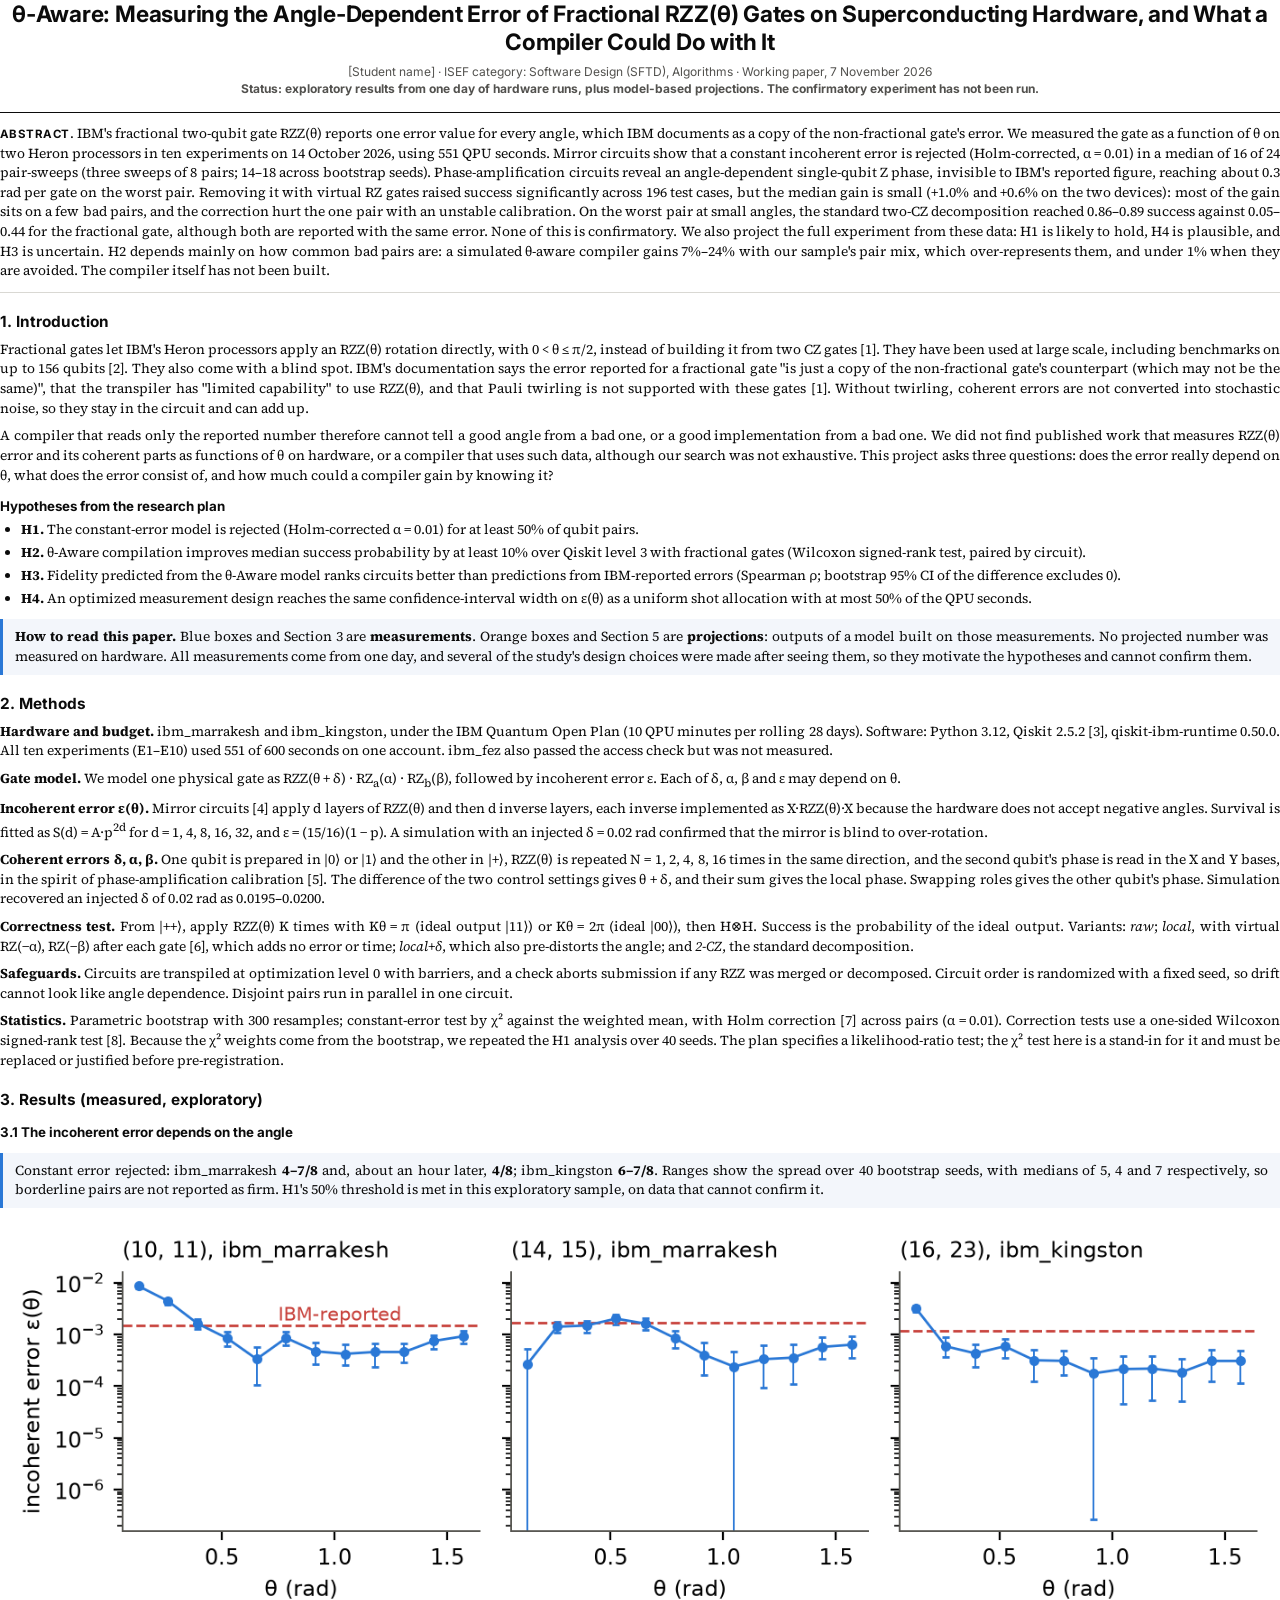
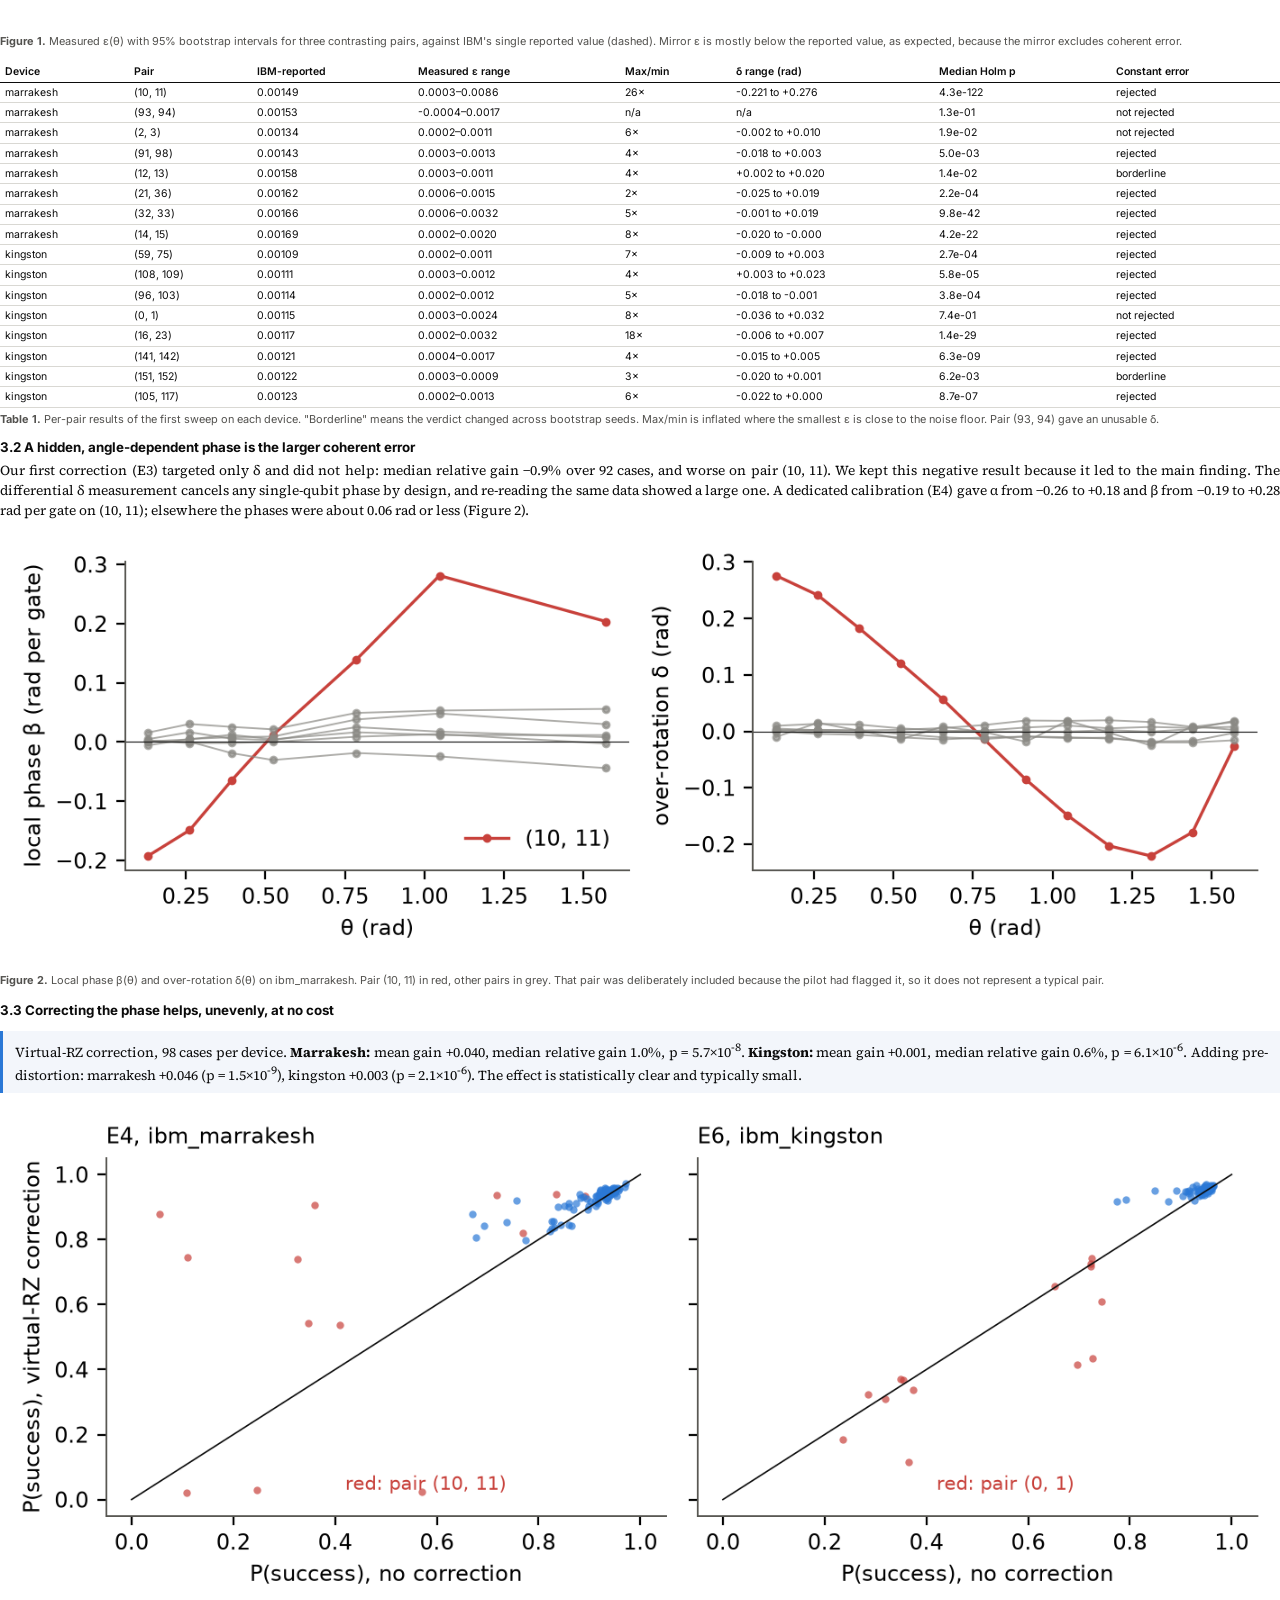
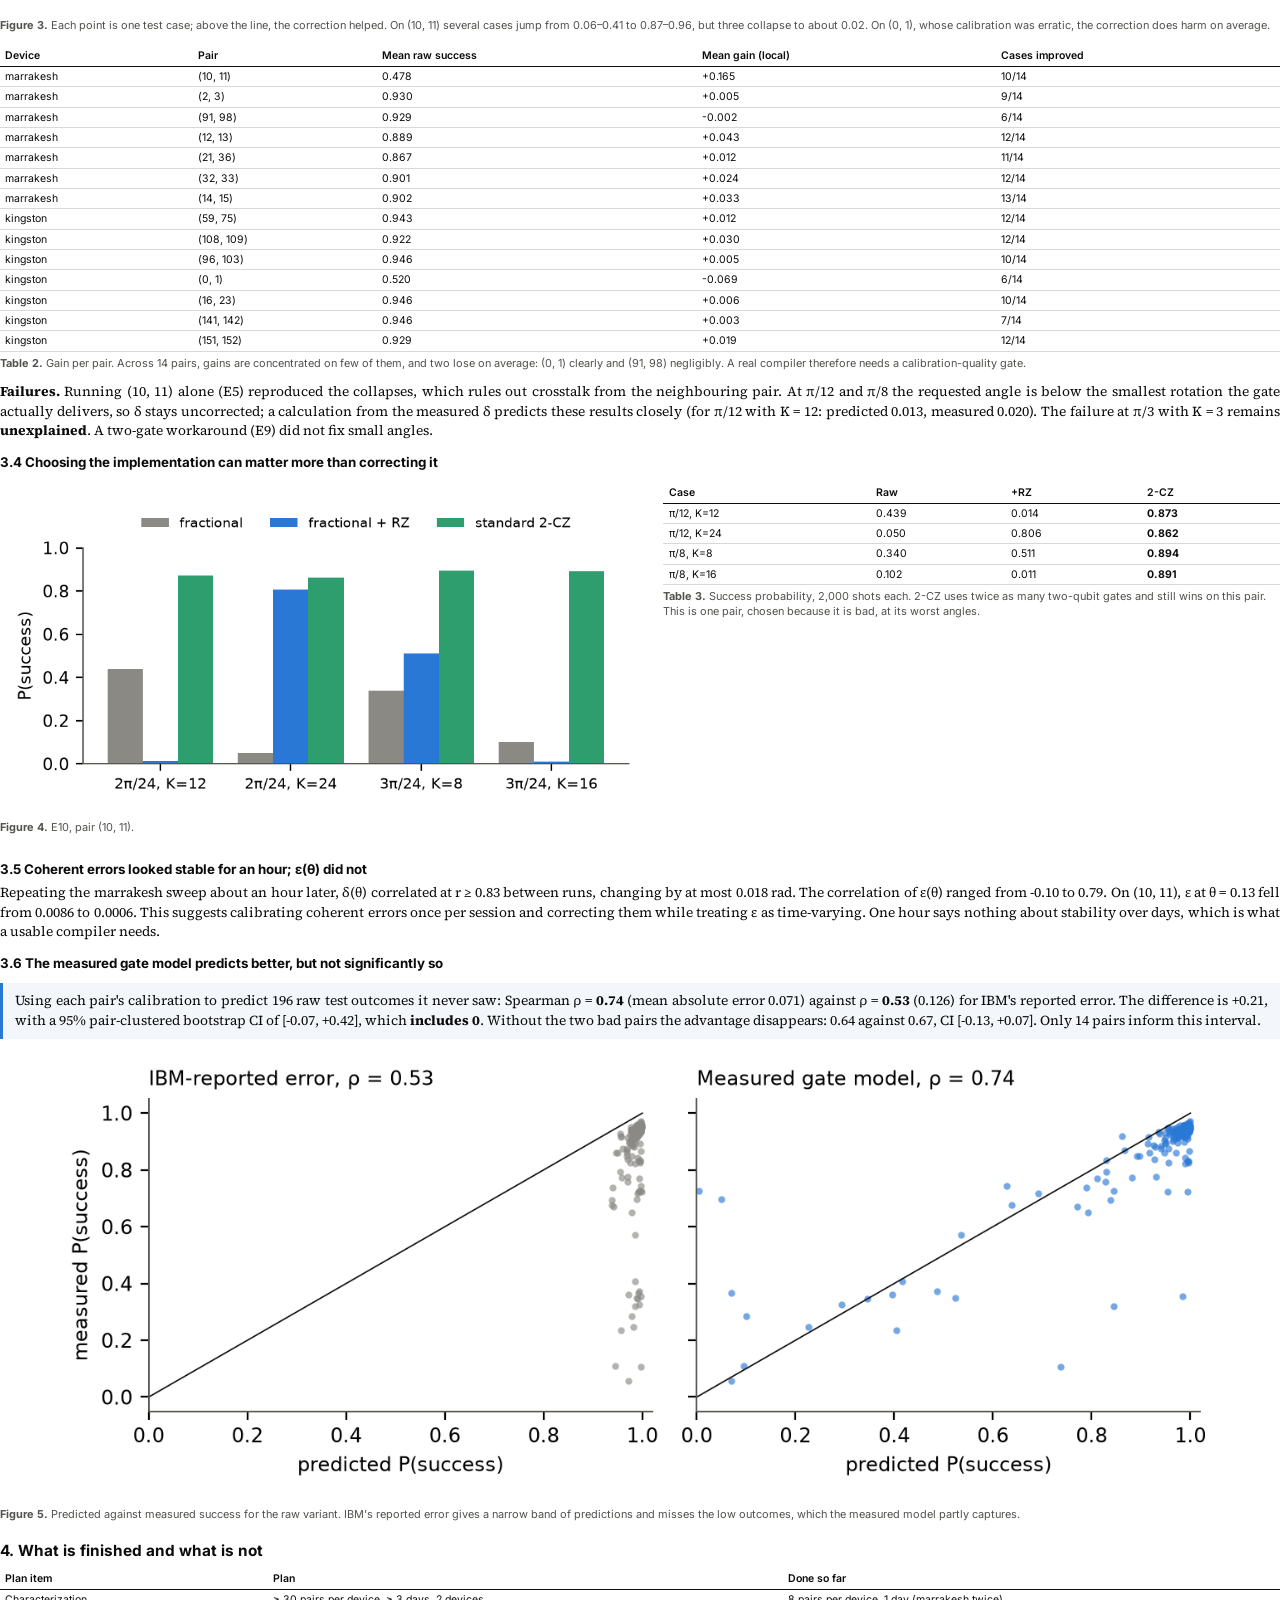
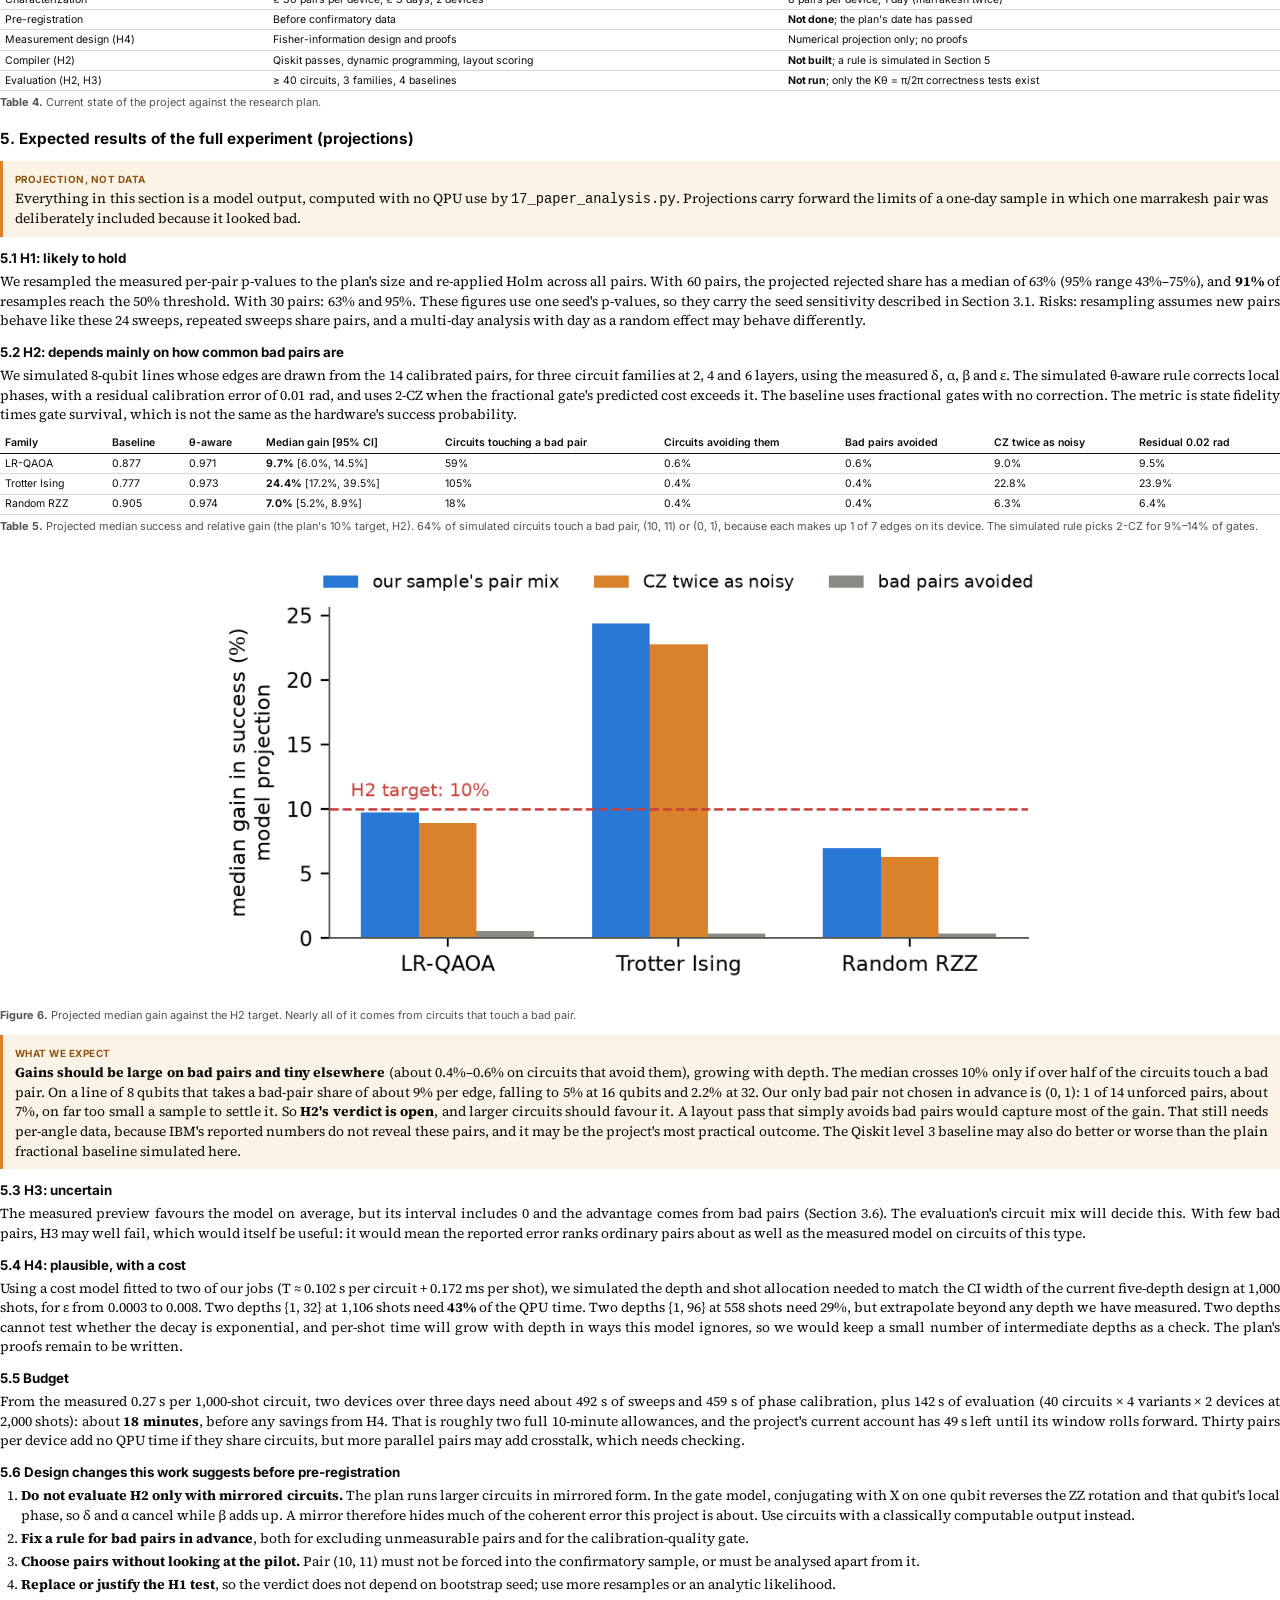
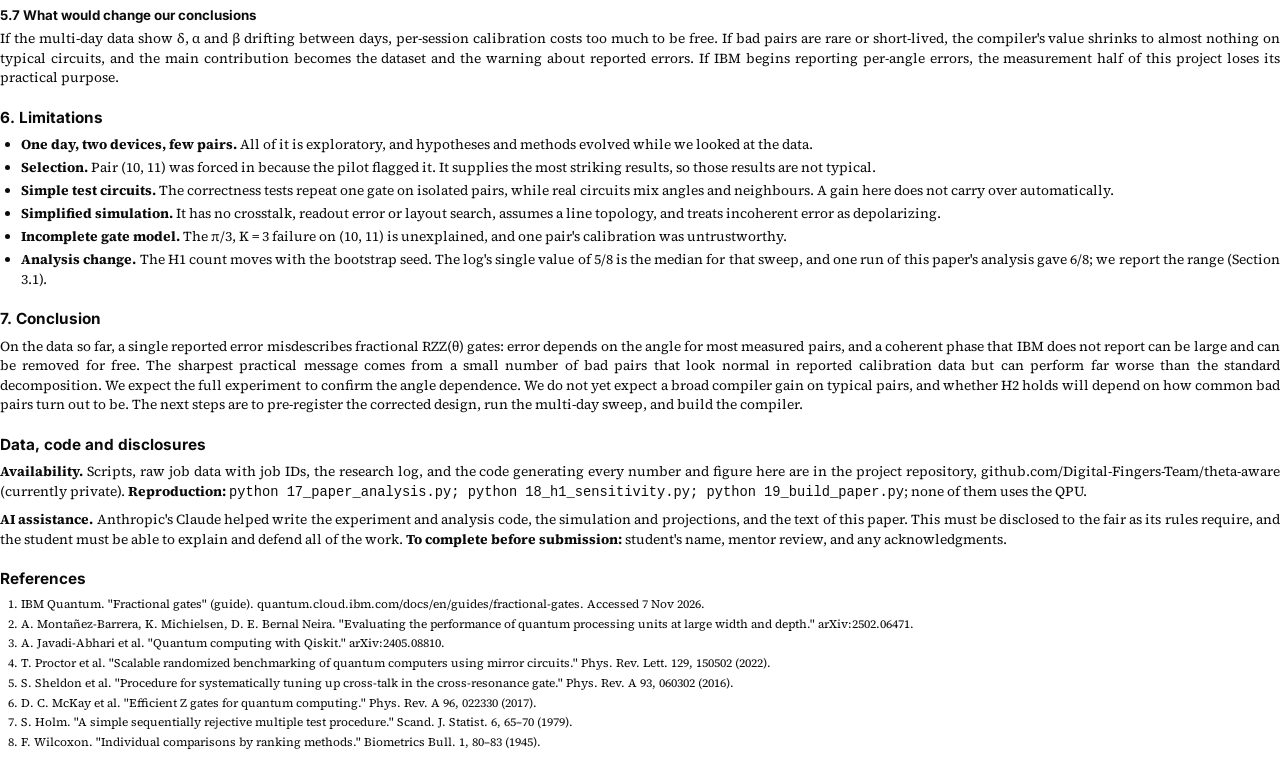
==== paper.html @ 7cb87582 "Research paper: results so far and projections for the full experiment Co-Authored-By: Claude Opus 5" ====
<!doctype html><html lang="en"><head><meta charset="utf-8"><title>θ-Aware Research Paper</title>
<link href="https://fonts.googleapis.com/css2?family=Source+Serif+4:ital,opsz,wght@0,8..60,400;0,8..60,600;0,8..60,700;1,8..60,400&family=Inter:wght@400;600;700&display=swap" rel="stylesheet"><style>
@page { size: A4; margin: 20mm 19mm; }
:root { --ink:#0b0b0b; --ink2:#52514e; --rule:#d9d8d3; --accent:#2a78d6; --tint:#f3f6fb; --warn:#fbf4e6; --warnline:#d9822b; }
html { -webkit-print-color-adjust: exact; print-color-adjust: exact; }
body { font-family: "Source Serif 4", Georgia, "DejaVu Serif", serif; font-size: 10.3pt; line-height: 1.43; color: var(--ink); margin: 0; hyphens: auto; text-align: justify; }
h1,h2,h3,figcaption,table,.meta,.lab,.tag { font-family: Inter, "DejaVu Sans", sans-serif; }
h1 { font-size: 17pt; line-height: 1.22; text-align: center; margin: 0 0 6pt; letter-spacing: -.01em; }
.meta { text-align: center; font-size: 9pt; color: var(--ink2); margin-bottom: 11pt; }
h2 { font-size: 11.5pt; margin: 14pt 0 5pt; break-after: avoid; } h3 { font-size: 10pt; margin: 9pt 0 3pt; break-after: avoid; }
p { margin: 0 0 6pt; } ul,ol { margin: 0 0 6pt; padding-left: 16pt; } li { margin-bottom: 2.5pt; }
.abstract { border-top: 1.2pt solid var(--ink); border-bottom: .6pt solid var(--rule); padding: 8pt 0; margin-bottom: 9pt; }
.lab { font-weight: 700; font-size: 8.6pt; letter-spacing: .04em; text-transform: uppercase; }
figure { margin: 8pt 0 10pt; break-inside: avoid; text-align: center; } figcaption { font-size: 8.2pt; color: var(--ink2); text-align: left; margin-top: 3pt; line-height: 1.33; hyphens: none; }
table { border-collapse: collapse; width: 100%; font-size: 7.9pt; margin: 5pt 0 3pt; break-inside: avoid; text-align: left; hyphens: none; line-height: 1.28; }
th { border-bottom: .9pt solid var(--ink); padding: 2.5pt 4pt; font-weight: 600; vertical-align: bottom; } td { border-bottom: .4pt solid var(--rule); padding: 2.2pt 4pt; vertical-align: top; }
.cap { font-family: Inter, "DejaVu Sans", sans-serif; font-size: 8.2pt; color: var(--ink2); margin: 0 0 9pt; text-align: left; hyphens: none; line-height: 1.33; }
.proj { background: var(--warn); border-left: 2.5pt solid var(--warnline); padding: 6pt 9pt; margin: 8pt 0; break-inside: avoid; }
.tag { display: inline-block; font-size: 7.4pt; font-weight: 700; letter-spacing: .05em; text-transform: uppercase; color: #8a5414; }
.m { background: var(--tint); border-left: 2.5pt solid var(--accent); padding: 6pt 9pt; margin: 8pt 0; break-inside: avoid; }
.refs { font-size: 8.8pt; line-height: 1.34; text-align: left; hyphens: none; } .refs li { margin-bottom: 3pt; word-break: break-word; }
</style></head><body>
<h1>θ-Aware: Measuring the Angle-Dependent Error of Fractional RZZ(θ) Gates on Superconducting Hardware, and What a Compiler Could Do with It</h1>
<div class="meta">[Student name] · ISEF category: Software Design (SFTD), Algorithms · Working paper, 7 November 2026<br><b>Status: exploratory results from one day of hardware runs, plus model-based projections. The confirmatory experiment has not been run.</b></div>

<div class="abstract"><span class="lab">Abstract.</span>
IBM's fractional two-qubit gate RZZ(θ) reports one error value for every angle, which IBM documents as a copy of the non-fractional gate's error. We measured the gate as a function of θ on two Heron processors in ten experiments on 14 October 2026, using 551 QPU seconds. Mirror circuits show that a constant incoherent error is rejected (Holm-corrected, α = 0.01) in a median of 16 of 24 pair-sweeps (three sweeps of 8 pairs; 14–18 across bootstrap seeds). Phase-amplification circuits reveal an angle-dependent single-qubit Z phase, invisible to IBM's reported figure, reaching about 0.3 rad per gate on the worst pair. Removing it with virtual RZ gates raised success significantly across 196 test cases, but the median gain is small (+1.0% and +0.6% on the two devices): most of the gain sits on a few bad pairs, and the correction hurt the one pair with an unstable calibration. On the worst pair at small angles, the standard two-CZ decomposition reached 0.86–0.89 success against 0.05–0.44 for the fractional gate, although both are reported with the same error. None of this is confirmatory. We also project the full experiment from these data: H1 is likely to hold, H4 is plausible, and H3 is uncertain. H2 depends mainly on how common bad pairs are: a simulated θ-aware compiler gains 7%–24% with our sample's pair mix, which over-represents them, and under 1% when they are avoided. The compiler itself has not been built.
</div>

<h2>1. Introduction</h2>
<p>Fractional gates let IBM's Heron processors apply an RZZ(θ) rotation directly, with 0 &lt; θ ≤ π/2, instead of building it from two CZ gates [1]. They have been used at large scale, including benchmarks on up to 156 qubits [2]. They also come with a blind spot. IBM's documentation says the error reported for a fractional gate "is just a copy of the non-fractional gate's counterpart (which may not be the same)", that the transpiler has "limited capability" to use RZZ(θ), and that Pauli twirling is not supported with these gates [1]. Without twirling, coherent errors are not converted into stochastic noise, so they stay in the circuit and can add up.</p>
<p>A compiler that reads only the reported number therefore cannot tell a good angle from a bad one, or a good implementation from a bad one. We did not find published work that measures RZZ(θ) error and its coherent parts as functions of θ on hardware, or a compiler that uses such data, although our search was not exhaustive. This project asks three questions: does the error really depend on θ, what does the error consist of, and how much could a compiler gain by knowing it?</p>
<h3>Hypotheses from the research plan</h3>
<ul><li><b>H1.</b> The constant-error model is rejected (Holm-corrected α = 0.01) for at least 50% of qubit pairs.</li>
<li><b>H2.</b> θ-Aware compilation improves median success probability by at least 10% over Qiskit level 3 with fractional gates (Wilcoxon signed-rank test, paired by circuit).</li>
<li><b>H3.</b> Fidelity predicted from the θ-Aware model ranks circuits better than predictions from IBM-reported errors (Spearman ρ; bootstrap 95% CI of the difference excludes 0).</li>
<li><b>H4.</b> An optimized measurement design reaches the same confidence-interval width on ε(θ) as a uniform shot allocation with at most 50% of the QPU seconds.</li></ul>
<div class="m"><b>How to read this paper.</b> Blue boxes and Section 3 are <b>measurements</b>. Orange boxes and Section 5 are <b>projections</b>: outputs of a model built on those measurements. No projected number was measured on hardware. All measurements come from one day, and several of the study's design choices were made after seeing them, so they motivate the hypotheses and cannot confirm them.</div>

<h2>2. Methods</h2>
<p><b>Hardware and budget.</b> ibm_marrakesh and ibm_kingston, under the IBM Quantum Open Plan (10 QPU minutes per rolling 28 days). Software: Python 3.12, Qiskit 2.5.2 [3], qiskit-ibm-runtime 0.50.0. All ten experiments (E1–E10) used 551 of 600 seconds on one account. ibm_fez also passed the access check but was not measured.</p>
<p><b>Gate model.</b> We model one physical gate as RZZ(θ + δ) · RZ<sub>a</sub>(α) · RZ<sub>b</sub>(β), followed by incoherent error ε. Each of δ, α, β and ε may depend on θ.</p>
<p><b>Incoherent error ε(θ).</b> Mirror circuits [4] apply d layers of RZZ(θ) and then d inverse layers, each inverse implemented as X·RZZ(θ)·X because the hardware does not accept negative angles. Survival is fitted as S(d) = A·p<sup>2d</sup> for d = 1, 4, 8, 16, 32, and ε = (15/16)(1 − p). A simulation with an injected δ = 0.02 rad confirmed that the mirror is blind to over-rotation.</p>
<p><b>Coherent errors δ, α, β.</b> One qubit is prepared in |0⟩ or |1⟩ and the other in |+⟩, RZZ(θ) is repeated N = 1, 2, 4, 8, 16 times in the same direction, and the second qubit's phase is read in the X and Y bases, in the spirit of phase-amplification calibration [5]. The difference of the two control settings gives θ + δ, and their sum gives the local phase. Swapping roles gives the other qubit's phase. Simulation recovered an injected δ of 0.02 rad as 0.0195–0.0200.</p>
<p><b>Correctness test.</b> From |++⟩, apply RZZ(θ) K times with Kθ = π (ideal output |11⟩) or Kθ = 2π (ideal |00⟩), then H⊗H. Success is the probability of the ideal output. Variants: <i>raw</i>; <i>local</i>, with virtual RZ(−α), RZ(−β) after each gate [6], which adds no error or time; <i>local+δ</i>, which also pre-distorts the angle; and <i>2-CZ</i>, the standard decomposition.</p>
<p><b>Safeguards.</b> Circuits are transpiled at optimization level 0 with barriers, and a check aborts submission if any RZZ was merged or decomposed. Circuit order is randomized with a fixed seed, so drift cannot look like angle dependence. Disjoint pairs run in parallel in one circuit.</p>
<p><b>Statistics.</b> Parametric bootstrap with 300 resamples; constant-error test by χ² against the weighted mean, with Holm correction [7] across pairs (α = 0.01). Correction tests use a one-sided Wilcoxon signed-rank test [8]. Because the χ² weights come from the bootstrap, we repeated the H1 analysis over 40 seeds. The plan specifies a likelihood-ratio test; the χ² test here is a stand-in for it and must be replaced or justified before pre-registration.</p>

<h2>3. Results (measured, exploratory)</h2>
<h3>3.1 The incoherent error depends on the angle</h3>
<div class="m">Constant error rejected: ibm_marrakesh <b>4–7/8</b> and, about an hour later, <b>4/8</b>; ibm_kingston <b>6–7/8</b>. Ranges show the spread over 40 bootstrap seeds, with medians of 5, 4 and 7 respectively, so borderline pairs are not reported as firm. H1's 50% threshold is met in this exploratory sample, on data that cannot confirm it.</div>
<figure><img style="width:100%" src="[data-uri]"><figcaption><b>Figure 1.</b> Measured ε(θ) with 95% bootstrap intervals for three contrasting pairs, against IBM's single reported value (dashed). Mirror ε is mostly below the reported value, as expected, because the mirror excludes coherent error.</figcaption></figure>
<table><tr><th>Device</th><th>Pair</th><th>IBM-reported</th><th>Measured ε range</th><th>Max/min</th><th>δ range (rad)</th><th>Median Holm p</th><th>Constant error</th></tr><tr><td>marrakesh</td><td>(10, 11)</td><td>0.00149</td><td>0.0003–0.0086</td><td>26×</td><td>-0.221 to +0.276</td><td>4.3e-122</td><td>rejected</td></tr><tr><td>marrakesh</td><td>(93, 94)</td><td>0.00153</td><td>-0.0004–0.0017</td><td>n/a</td><td>n/a</td><td>1.3e-01</td><td>not rejected</td></tr><tr><td>marrakesh</td><td>(2, 3)</td><td>0.00134</td><td>0.0002–0.0011</td><td>6×</td><td>-0.002 to +0.010</td><td>1.9e-02</td><td>not rejected</td></tr><tr><td>marrakesh</td><td>(91, 98)</td><td>0.00143</td><td>0.0003–0.0013</td><td>4×</td><td>-0.018 to +0.003</td><td>5.0e-03</td><td>rejected</td></tr><tr><td>marrakesh</td><td>(12, 13)</td><td>0.00158</td><td>0.0003–0.0011</td><td>4×</td><td>+0.002 to +0.020</td><td>1.4e-02</td><td>borderline</td></tr><tr><td>marrakesh</td><td>(21, 36)</td><td>0.00162</td><td>0.0006–0.0015</td><td>2×</td><td>-0.025 to +0.019</td><td>2.2e-04</td><td>rejected</td></tr><tr><td>marrakesh</td><td>(32, 33)</td><td>0.00166</td><td>0.0006–0.0032</td><td>5×</td><td>-0.001 to +0.019</td><td>9.8e-42</td><td>rejected</td></tr><tr><td>marrakesh</td><td>(14, 15)</td><td>0.00169</td><td>0.0002–0.0020</td><td>8×</td><td>-0.020 to -0.000</td><td>4.2e-22</td><td>rejected</td></tr><tr><td>kingston</td><td>(59, 75)</td><td>0.00109</td><td>0.0002–0.0011</td><td>7×</td><td>-0.009 to +0.003</td><td>2.7e-04</td><td>rejected</td></tr><tr><td>kingston</td><td>(108, 109)</td><td>0.00111</td><td>0.0003–0.0012</td><td>4×</td><td>+0.003 to +0.023</td><td>5.8e-05</td><td>rejected</td></tr><tr><td>kingston</td><td>(96, 103)</td><td>0.00114</td><td>0.0002–0.0012</td><td>5×</td><td>-0.018 to -0.001</td><td>3.8e-04</td><td>rejected</td></tr><tr><td>kingston</td><td>(0, 1)</td><td>0.00115</td><td>0.0003–0.0024</td><td>8×</td><td>-0.036 to +0.032</td><td>7.4e-01</td><td>not rejected</td></tr><tr><td>kingston</td><td>(16, 23)</td><td>0.00117</td><td>0.0002–0.0032</td><td>18×</td><td>-0.006 to +0.007</td><td>1.4e-29</td><td>rejected</td></tr><tr><td>kingston</td><td>(141, 142)</td><td>0.00121</td><td>0.0004–0.0017</td><td>4×</td><td>-0.015 to +0.005</td><td>6.3e-09</td><td>rejected</td></tr><tr><td>kingston</td><td>(151, 152)</td><td>0.00122</td><td>0.0003–0.0009</td><td>3×</td><td>-0.020 to +0.001</td><td>6.2e-03</td><td>borderline</td></tr><tr><td>kingston</td><td>(105, 117)</td><td>0.00123</td><td>0.0002–0.0013</td><td>6×</td><td>-0.022 to +0.000</td><td>8.7e-07</td><td>rejected</td></tr></table>
<p class="cap"><b>Table 1.</b> Per-pair results of the first sweep on each device. "Borderline" means the verdict changed across bootstrap seeds. Max/min is inflated where the smallest ε is close to the noise floor. Pair (93, 94) gave an unusable δ.</p>

<h3>3.2 A hidden, angle-dependent phase is the larger coherent error</h3>
<p>Our first correction (E3) targeted only δ and did not help: median relative gain −0.9% over 92 cases, and worse on pair (10, 11). We kept this negative result because it led to the main finding. The differential δ measurement cancels any single-qubit phase by design, and re-reading the same data showed a large one. A dedicated calibration (E4) gave α from −0.26 to +0.18 and β from −0.19 to +0.28 rad per gate on (10, 11); elsewhere the phases were about 0.06 rad or less (Figure 2).</p>
<figure><img style="width:100%" src="[data-uri]"><figcaption><b>Figure 2.</b> Local phase β(θ) and over-rotation δ(θ) on ibm_marrakesh. Pair (10, 11) in red, other pairs in grey. That pair was deliberately included because the pilot had flagged it, so it does not represent a typical pair.</figcaption></figure>

<h3>3.3 Correcting the phase helps, unevenly, at no cost</h3>
<div class="m">Virtual-RZ correction, 98 cases per device. <b>Marrakesh:</b> mean gain +0.040, median relative gain 1.0%, p = 5.7×10<sup>-8</sup>. <b>Kingston:</b> mean gain +0.001, median relative gain 0.6%, p = 6.1×10<sup>-6</sup>. Adding pre-distortion: marrakesh +0.046 (p = 1.5×10<sup>-9</sup>), kingston +0.003 (p = 2.1×10<sup>-6</sup>). The effect is statistically clear and typically small.</div>
<figure><img style="width:100%" src="[data-uri]"><figcaption><b>Figure 3.</b> Each point is one test case; above the line, the correction helped. On (10, 11) several cases jump from 0.06–0.41 to 0.87–0.96, but three collapse to about 0.02. On (0, 1), whose calibration was erratic, the correction does harm on average.</figcaption></figure>
<table><tr><th>Device</th><th>Pair</th><th>Mean raw success</th><th>Mean gain (local)</th><th>Cases improved</th></tr><tr><td>marrakesh</td><td>(10, 11)</td><td>0.478</td><td>+0.165</td><td>10/14</td></tr><tr><td>marrakesh</td><td>(2, 3)</td><td>0.930</td><td>+0.005</td><td>9/14</td></tr><tr><td>marrakesh</td><td>(91, 98)</td><td>0.929</td><td>-0.002</td><td>6/14</td></tr><tr><td>marrakesh</td><td>(12, 13)</td><td>0.889</td><td>+0.043</td><td>12/14</td></tr><tr><td>marrakesh</td><td>(21, 36)</td><td>0.867</td><td>+0.012</td><td>11/14</td></tr><tr><td>marrakesh</td><td>(32, 33)</td><td>0.901</td><td>+0.024</td><td>12/14</td></tr><tr><td>marrakesh</td><td>(14, 15)</td><td>0.902</td><td>+0.033</td><td>13/14</td></tr><tr><td>kingston</td><td>(59, 75)</td><td>0.943</td><td>+0.012</td><td>12/14</td></tr><tr><td>kingston</td><td>(108, 109)</td><td>0.922</td><td>+0.030</td><td>12/14</td></tr><tr><td>kingston</td><td>(96, 103)</td><td>0.946</td><td>+0.005</td><td>10/14</td></tr><tr><td>kingston</td><td>(0, 1)</td><td>0.520</td><td>-0.069</td><td>6/14</td></tr><tr><td>kingston</td><td>(16, 23)</td><td>0.946</td><td>+0.006</td><td>10/14</td></tr><tr><td>kingston</td><td>(141, 142)</td><td>0.946</td><td>+0.003</td><td>7/14</td></tr><tr><td>kingston</td><td>(151, 152)</td><td>0.929</td><td>+0.019</td><td>12/14</td></tr></table>
<p class="cap"><b>Table 2.</b> Gain per pair. Across 14 pairs, gains are concentrated on few of them, and two lose on average: (0, 1) clearly and (91, 98) negligibly. A real compiler therefore needs a calibration-quality gate.</p>
<p><b>Failures.</b> Running (10, 11) alone (E5) reproduced the collapses, which rules out crosstalk from the neighbouring pair. At π/12 and π/8 the requested angle is below the smallest rotation the gate actually delivers, so δ stays uncorrected; a calculation from the measured δ predicts these results closely (for π/12 with K = 12: predicted 0.013, measured 0.020). The failure at π/3 with K = 3 remains <b>unexplained</b>. A two-gate workaround (E9) did not fix small angles.</p>

<h3>3.4 Choosing the implementation can matter more than correcting it</h3>
<div style="display:flex;gap:12pt;align-items:flex-start;break-inside:avoid"><div style="flex:1.05"><figure><img style="width:100%" src="[data-uri]"><figcaption><b>Figure 4.</b> E10, pair (10, 11).</figcaption></figure></div><div style="flex:1"><table><tr><th>Case</th><th>Raw</th><th>+RZ</th><th>2-CZ</th></tr><tr><td>π/12, K=12</td><td>0.439</td><td>0.014</td><td><b>0.873</b></td></tr><tr><td>π/12, K=24</td><td>0.050</td><td>0.806</td><td><b>0.862</b></td></tr><tr><td>π/8, K=8</td><td>0.340</td><td>0.511</td><td><b>0.894</b></td></tr><tr><td>π/8, K=16</td><td>0.102</td><td>0.011</td><td><b>0.891</b></td></tr></table><p class="cap"><b>Table 3.</b> Success probability, 2,000 shots each. 2-CZ uses twice as many two-qubit gates and still wins on this pair. This is one pair, chosen because it is bad, at its worst angles.</p></div></div>

<h3>3.5 Coherent errors looked stable for an hour; ε(θ) did not</h3>
<p>Repeating the marrakesh sweep about an hour later, δ(θ) correlated at r ≥ 0.83 between runs, changing by at most 0.018 rad. The correlation of ε(θ) ranged from -0.10 to 0.79. On (10, 11), ε at θ = 0.13 fell from 0.0086 to 0.0006. This suggests calibrating coherent errors once per session and correcting them while treating ε as time-varying. One hour says nothing about stability over days, which is what a usable compiler needs.</p>

<h3>3.6 The measured gate model predicts better, but not significantly so</h3>
<div class="m">Using each pair's calibration to predict 196 raw test outcomes it never saw: Spearman ρ = <b>0.74</b> (mean absolute error 0.071) against ρ = <b>0.53</b> (0.126) for IBM's reported error. The difference is +0.21, with a 95% pair-clustered bootstrap CI of [-0.07, +0.42], which <b>includes 0</b>. Without the two bad pairs the advantage disappears: 0.64 against 0.67, CI [-0.13, +0.07]. Only 14 pairs inform this interval.</div>
<figure><img style="width:92%" src="[data-uri]"><figcaption><b>Figure 5.</b> Predicted against measured success for the raw variant. IBM's reported error gives a narrow band of predictions and misses the low outcomes, which the measured model partly captures.</figcaption></figure>

<h2>4. What is finished and what is not</h2>
<table><tr><th>Plan item</th><th>Plan</th><th>Done so far</th></tr>
<tr><td>Characterization</td><td>≥ 30 pairs per device, ≥ 3 days, 2 devices</td><td>8 pairs per device, 1 day (marrakesh twice)</td></tr>
<tr><td>Pre-registration</td><td>Before confirmatory data</td><td><b>Not done</b>; the plan's date has passed</td></tr>
<tr><td>Measurement design (H4)</td><td>Fisher-information design and proofs</td><td>Numerical projection only; no proofs</td></tr>
<tr><td>Compiler (H2)</td><td>Qiskit passes, dynamic programming, layout scoring</td><td><b>Not built</b>; a rule is simulated in Section 5</td></tr>
<tr><td>Evaluation (H2, H3)</td><td>≥ 40 circuits, 3 families, 4 baselines</td><td><b>Not run</b>; only the Kθ = π/2π correctness tests exist</td></tr></table>
<p class="cap"><b>Table 4.</b> Current state of the project against the research plan.</p>

<h2>5. Expected results of the full experiment (projections)</h2>
<div class="proj"><span class="tag">Projection, not data</span><br>Everything in this section is a model output, computed with no QPU use by <code>17_paper_analysis.py</code>. Projections carry forward the limits of a one-day sample in which one marrakesh pair was deliberately included because it looked bad.</div>
<h3>5.1 H1: likely to hold</h3>
<p>We resampled the measured per-pair p-values to the plan's size and re-applied Holm across all pairs. With 60 pairs, the projected rejected share has a median of 63% (95% range 43%–75%), and <b>91%</b> of resamples reach the 50% threshold. With 30 pairs: 63% and 95%. These figures use one seed's p-values, so they carry the seed sensitivity described in Section 3.1. Risks: resampling assumes new pairs behave like these 24 sweeps, repeated sweeps share pairs, and a multi-day analysis with day as a random effect may behave differently.</p>
<h3>5.2 H2: depends mainly on how common bad pairs are</h3>
<p>We simulated 8-qubit lines whose edges are drawn from the 14 calibrated pairs, for three circuit families at 2, 4 and 6 layers, using the measured δ, α, β and ε. The simulated θ-aware rule corrects local phases, with a residual calibration error of 0.01 rad, and uses 2-CZ when the fractional gate's predicted cost exceeds it. The baseline uses fractional gates with no correction. The metric is state fidelity times gate survival, which is not the same as the hardware's success probability.</p>
<table><tr><th>Family</th><th>Baseline</th><th>θ-aware</th><th>Median gain [95% CI]</th><th>Circuits touching a bad pair</th><th>Circuits avoiding them</th><th>Bad pairs avoided</th><th>CZ twice as noisy</th><th>Residual 0.02 rad</th></tr><tr><td>LR-QAOA</td><td>0.877</td><td>0.971</td><td><b>9.7%</b> [6.0%, 14.5%]</td><td>59%</td><td>0.6%</td><td>0.6%</td><td>9.0%</td><td>9.5%</td></tr><tr><td>Trotter Ising</td><td>0.777</td><td>0.973</td><td><b>24.4%</b> [17.2%, 39.5%]</td><td>105%</td><td>0.4%</td><td>0.4%</td><td>22.8%</td><td>23.9%</td></tr><tr><td>Random RZZ</td><td>0.905</td><td>0.974</td><td><b>7.0%</b> [5.2%, 8.9%]</td><td>18%</td><td>0.4%</td><td>0.4%</td><td>6.3%</td><td>6.4%</td></tr></table>
<p class="cap"><b>Table 5.</b> Projected median success and relative gain (the plan's 10% target, H2). 64% of simulated circuits touch a bad pair, (10, 11) or (0, 1), because each makes up 1 of 7 edges on its device. The simulated rule picks 2-CZ for 9%–14% of gates.</p>
<figure><img style="width:68%" src="[data-uri]"><figcaption><b>Figure 6.</b> Projected median gain against the H2 target. Nearly all of it comes from circuits that touch a bad pair.</figcaption></figure>
<div class="proj"><span class="tag">What we expect</span><br><b>Gains should be large on bad pairs and tiny elsewhere</b> (about 0.4%–0.6% on circuits that avoid them), growing with depth. The median crosses 10% only if over half of the circuits touch a bad pair. On a line of 8 qubits that takes a bad-pair share of about 9% per edge, falling to 5% at 16 qubits and 2.2% at 32. Our only bad pair not chosen in advance is (0, 1): 1 of 14 unforced pairs, about 7%, on far too small a sample to settle it. So <b>H2's verdict is open</b>, and larger circuits should favour it. A layout pass that simply avoids bad pairs would capture most of the gain. That still needs per-angle data, because IBM's reported numbers do not reveal these pairs, and it may be the project's most practical outcome. The Qiskit level 3 baseline may also do better or worse than the plain fractional baseline simulated here.</div>
<h3>5.3 H3: uncertain</h3>
<p>The measured preview favours the model on average, but its interval includes 0 and the advantage comes from bad pairs (Section 3.6). The evaluation's circuit mix will decide this. With few bad pairs, H3 may well fail, which would itself be useful: it would mean the reported error ranks ordinary pairs about as well as the measured model on circuits of this type.</p>
<h3>5.4 H4: plausible, with a cost</h3>
<p>Using a cost model fitted to two of our jobs (T ≈ 0.102 s per circuit + 0.172 ms per shot), we simulated the depth and shot allocation needed to match the CI width of the current five-depth design at 1,000 shots, for ε from 0.0003 to 0.008. Two depths {1, 32} at 1,106 shots need <b>43%</b> of the QPU time. Two depths {1, 96} at 558 shots need 29%, but extrapolate beyond any depth we have measured. Two depths cannot test whether the decay is exponential, and per-shot time will grow with depth in ways this model ignores, so we would keep a small number of intermediate depths as a check. The plan's proofs remain to be written.</p>
<h3>5.5 Budget</h3>
<p>From the measured 0.27 s per 1,000-shot circuit, two devices over three days need about 492 s of sweeps and 459 s of phase calibration, plus 142 s of evaluation (40 circuits × 4 variants × 2 devices at 2,000 shots): about <b>18 minutes</b>, before any savings from H4. That is roughly two full 10-minute allowances, and the project's current account has 49 s left until its window rolls forward. Thirty pairs per device add no QPU time if they share circuits, but more parallel pairs may add crosstalk, which needs checking.</p>
<h3>5.6 Design changes this work suggests before pre-registration</h3>
<ol><li><b>Do not evaluate H2 only with mirrored circuits.</b> The plan runs larger circuits in mirrored form. In the gate model, conjugating with X on one qubit reverses the ZZ rotation and that qubit's local phase, so δ and α cancel while β adds up. A mirror therefore hides much of the coherent error this project is about. Use circuits with a classically computable output instead.</li>
<li><b>Fix a rule for bad pairs in advance</b>, both for excluding unmeasurable pairs and for the calibration-quality gate.</li>
<li><b>Choose pairs without looking at the pilot.</b> Pair (10, 11) must not be forced into the confirmatory sample, or must be analysed apart from it.</li>
<li><b>Replace or justify the H1 test</b>, so the verdict does not depend on bootstrap seed; use more resamples or an analytic likelihood.</li></ol>
<h3>5.7 What would change our conclusions</h3>
<p>If the multi-day data show δ, α and β drifting between days, per-session calibration costs too much to be free. If bad pairs are rare or short-lived, the compiler's value shrinks to almost nothing on typical circuits, and the main contribution becomes the dataset and the warning about reported errors. If IBM begins reporting per-angle errors, the measurement half of this project loses its practical purpose.</p>

<h2>6. Limitations</h2>
<ul><li><b>One day, two devices, few pairs.</b> All of it is exploratory, and hypotheses and methods evolved while we looked at the data.</li>
<li><b>Selection.</b> Pair (10, 11) was forced in because the pilot flagged it. It supplies the most striking results, so those results are not typical.</li>
<li><b>Simple test circuits.</b> The correctness tests repeat one gate on isolated pairs, while real circuits mix angles and neighbours. A gain here does not carry over automatically.</li>
<li><b>Simplified simulation.</b> It has no crosstalk, readout error or layout search, assumes a line topology, and treats incoherent error as depolarizing.</li>
<li><b>Incomplete gate model.</b> The π/3, K = 3 failure on (10, 11) is unexplained, and one pair's calibration was untrustworthy.</li>
<li><b>Analysis change.</b> The H1 count moves with the bootstrap seed. The log's single value of 5/8 is the median for that sweep, and one run of this paper's analysis gave 6/8; we report the range (Section 3.1).</li></ul>

<h2>7. Conclusion</h2>
<p>On the data so far, a single reported error misdescribes fractional RZZ(θ) gates: error depends on the angle for most measured pairs, and a coherent phase that IBM does not report can be large and can be removed for free. The sharpest practical message comes from a small number of bad pairs that look normal in reported calibration data but can perform far worse than the standard decomposition. We expect the full experiment to confirm the angle dependence. We do not yet expect a broad compiler gain on typical pairs, and whether H2 holds will depend on how common bad pairs turn out to be. The next steps are to pre-register the corrected design, run the multi-day sweep, and build the compiler.</p>

<h2>Data, code and disclosures</h2>
<p><b>Availability.</b> Scripts, raw job data with job IDs, the research log, and the code generating every number and figure here are in the project repository, github.com/Digital-Fingers-Team/theta-aware (currently private). <b>Reproduction:</b> <code>python 17_paper_analysis.py; python 18_h1_sensitivity.py; python 19_build_paper.py</code>; none of them uses the QPU.</p>
<p><b>AI assistance.</b> Anthropic's Claude helped write the experiment and analysis code, the simulation and projections, and the text of this paper. This must be disclosed to the fair as its rules require, and the student must be able to explain and defend all of the work. <b>To complete before submission:</b> student's name, mentor review, and any acknowledgments.</p>

<h2>References</h2>
<ol class="refs">
<li>IBM Quantum. "Fractional gates" (guide). quantum.cloud.ibm.com/docs/en/guides/fractional-gates. Accessed 7 Nov 2026.</li>
<li>A. Montañez-Barrera, K. Michielsen, D. E. Bernal Neira. "Evaluating the performance of quantum processing units at large width and depth." arXiv:2502.06471.</li>
<li>A. Javadi-Abhari et al. "Quantum computing with Qiskit." arXiv:2405.08810.</li>
<li>T. Proctor et al. "Scalable randomized benchmarking of quantum computers using mirror circuits." Phys. Rev. Lett. 129, 150502 (2022).</li>
<li>S. Sheldon et al. "Procedure for systematically tuning up cross-talk in the cross-resonance gate." Phys. Rev. A 93, 060302 (2016).</li>
<li>D. C. McKay et al. "Efficient Z gates for quantum computing." Phys. Rev. A 96, 022330 (2017).</li>
<li>S. Holm. "A simple sequentially rejective multiple test procedure." Scand. J. Statist. 6, 65–70 (1979).</li>
<li>F. Wilcoxon. "Individual comparisons by ranking methods." Biometrics Bull. 1, 80–83 (1945).</li>
</ol>
</body></html>
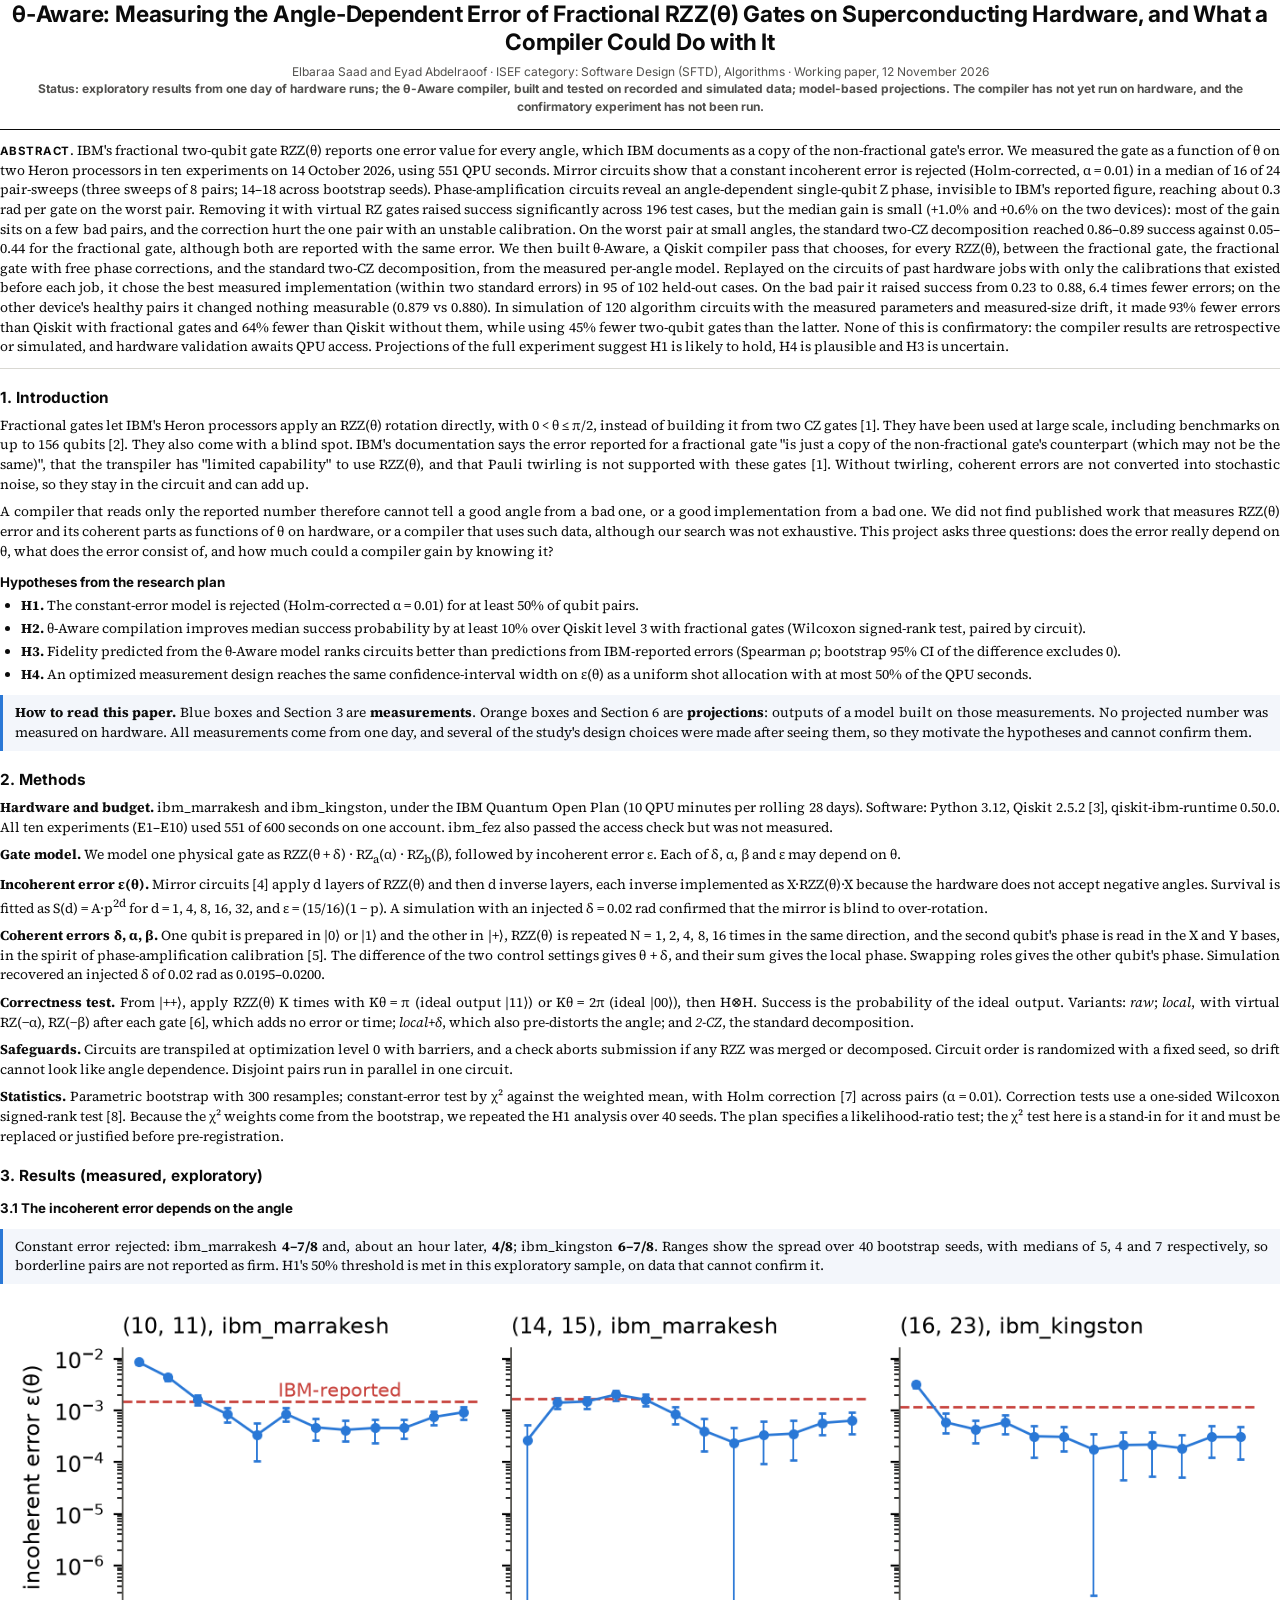
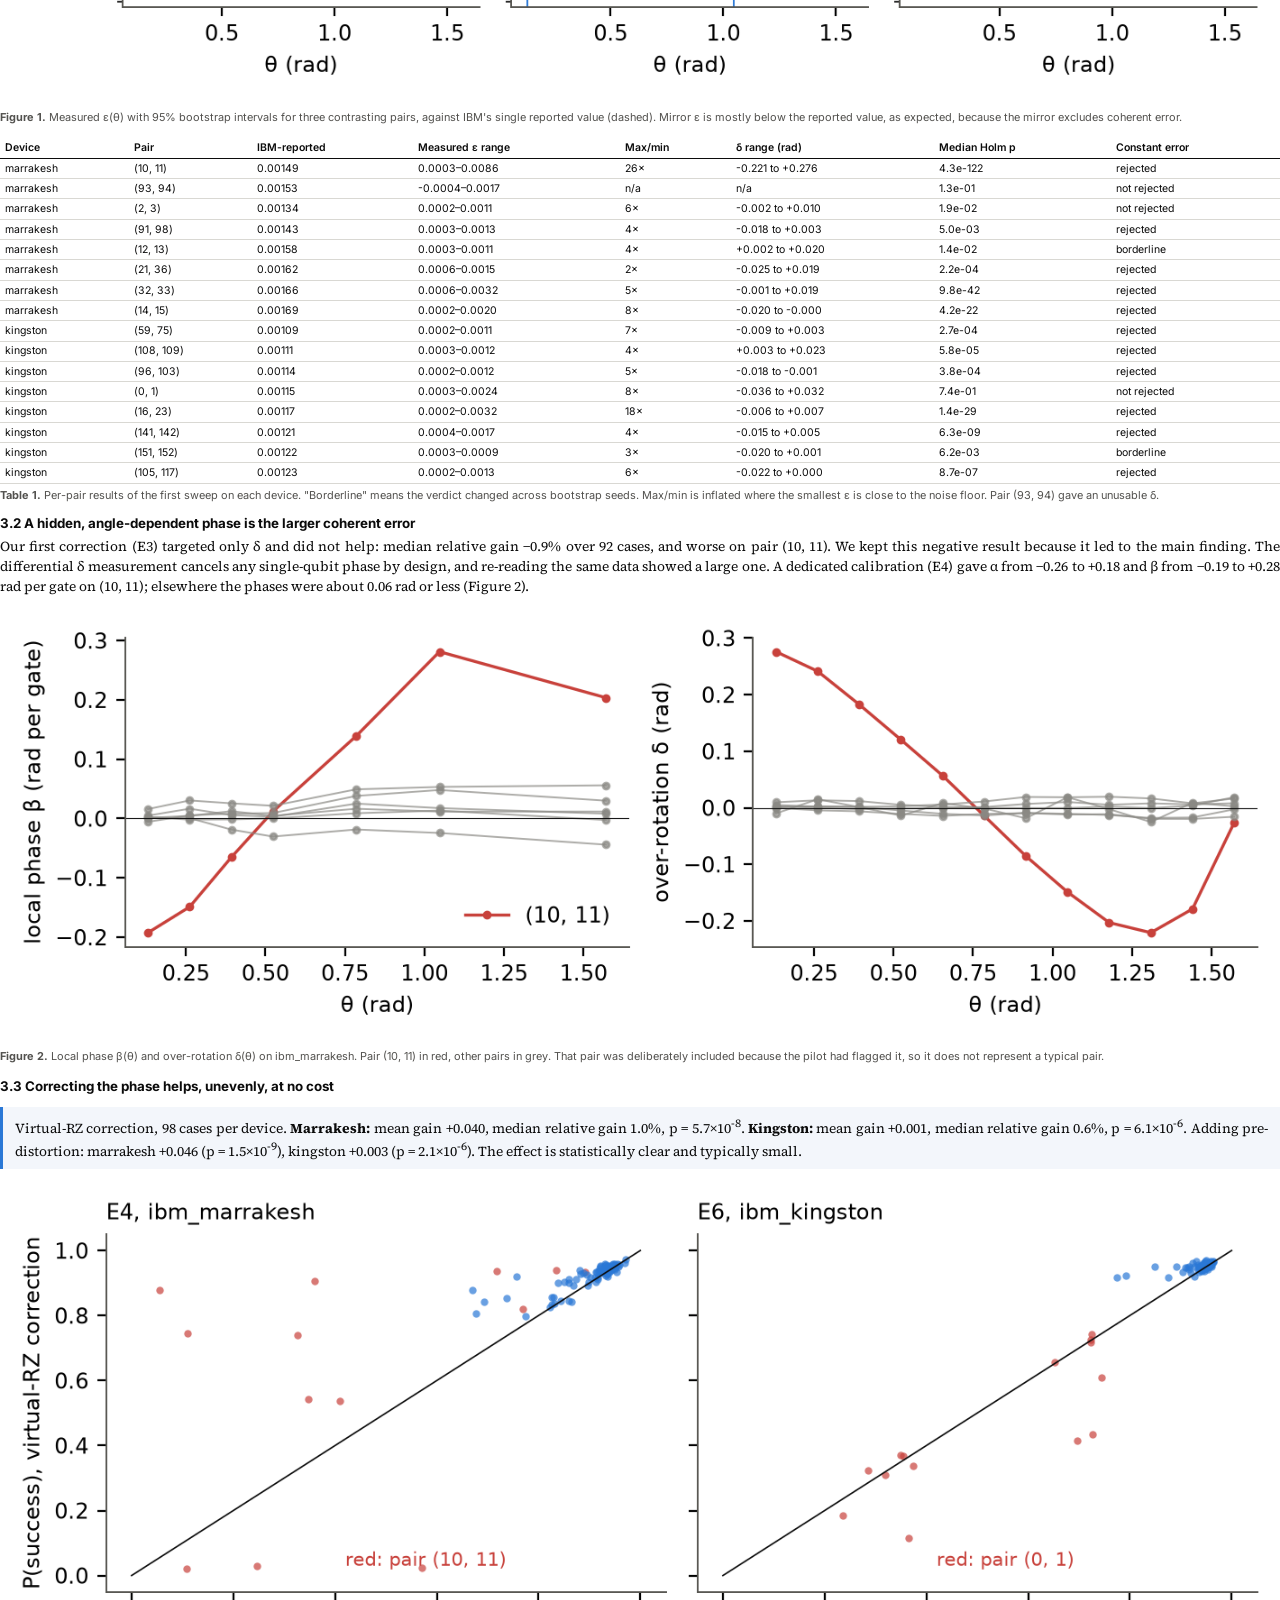
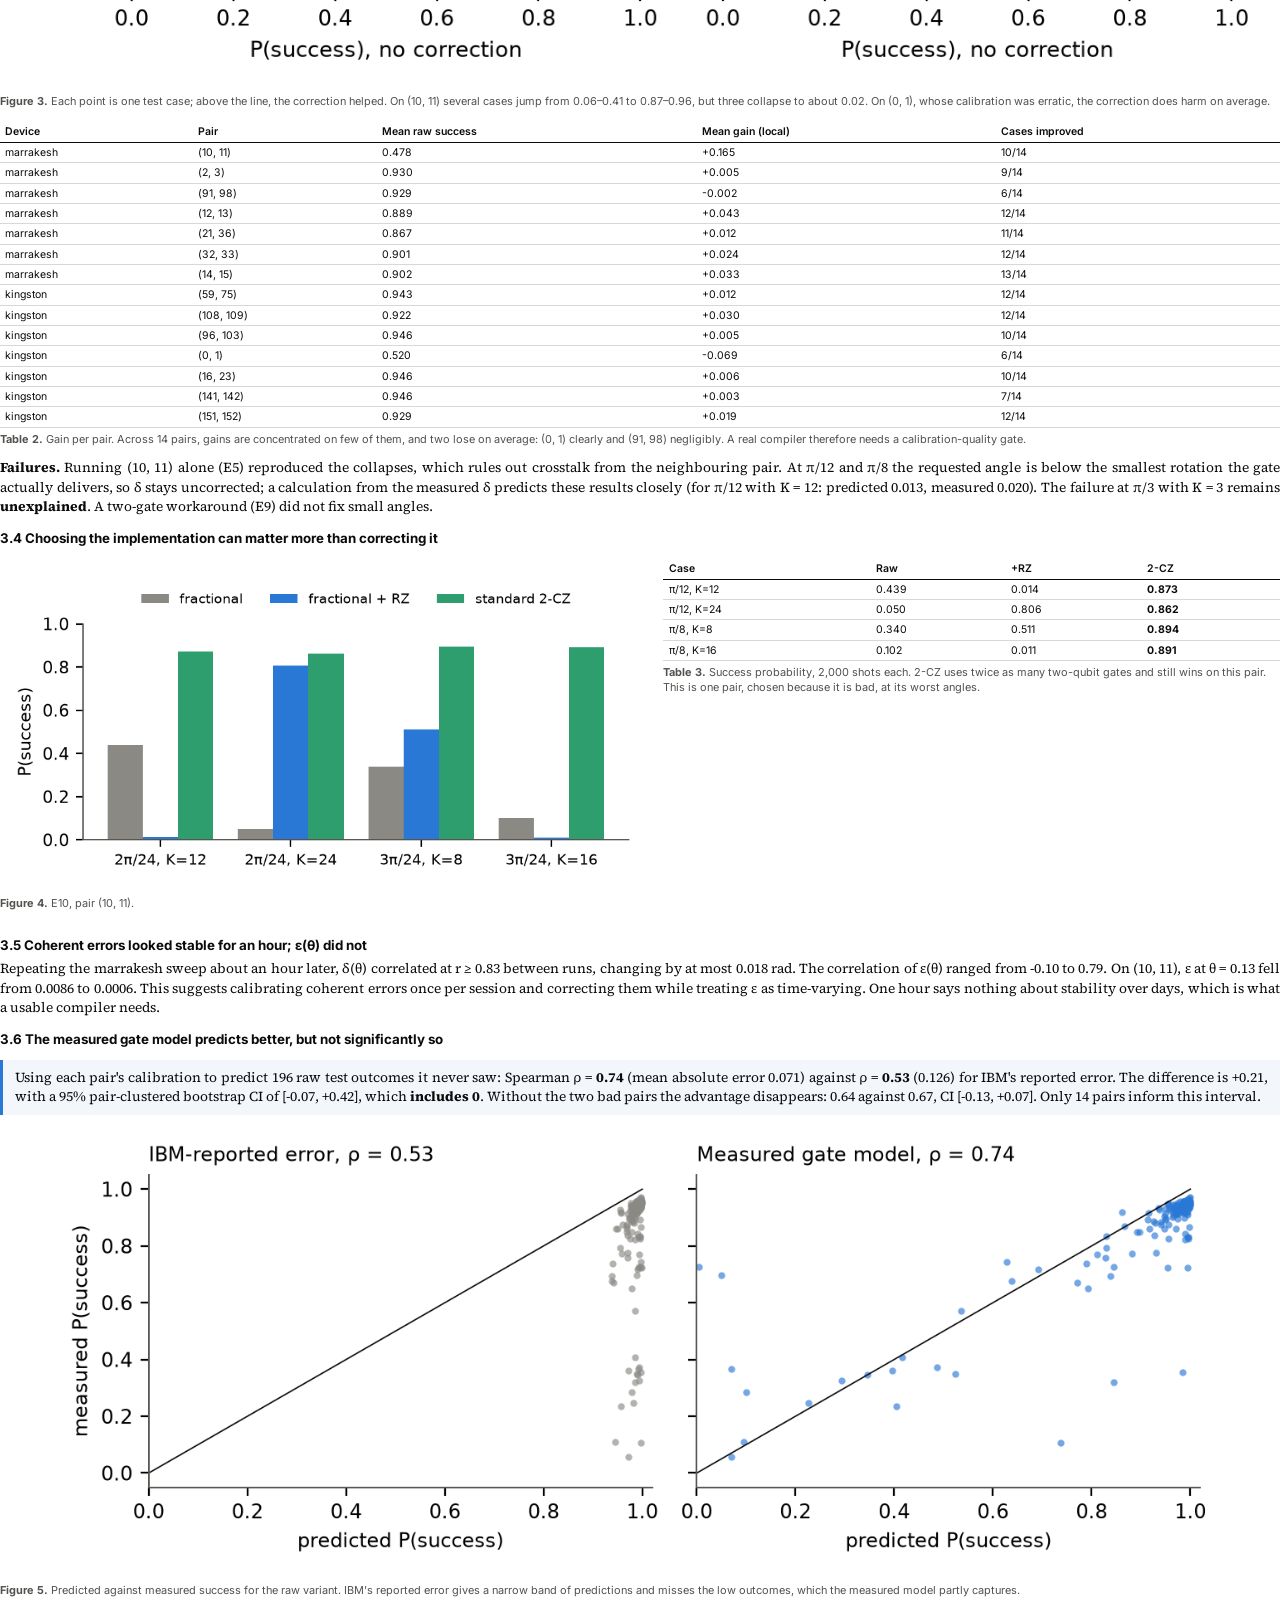
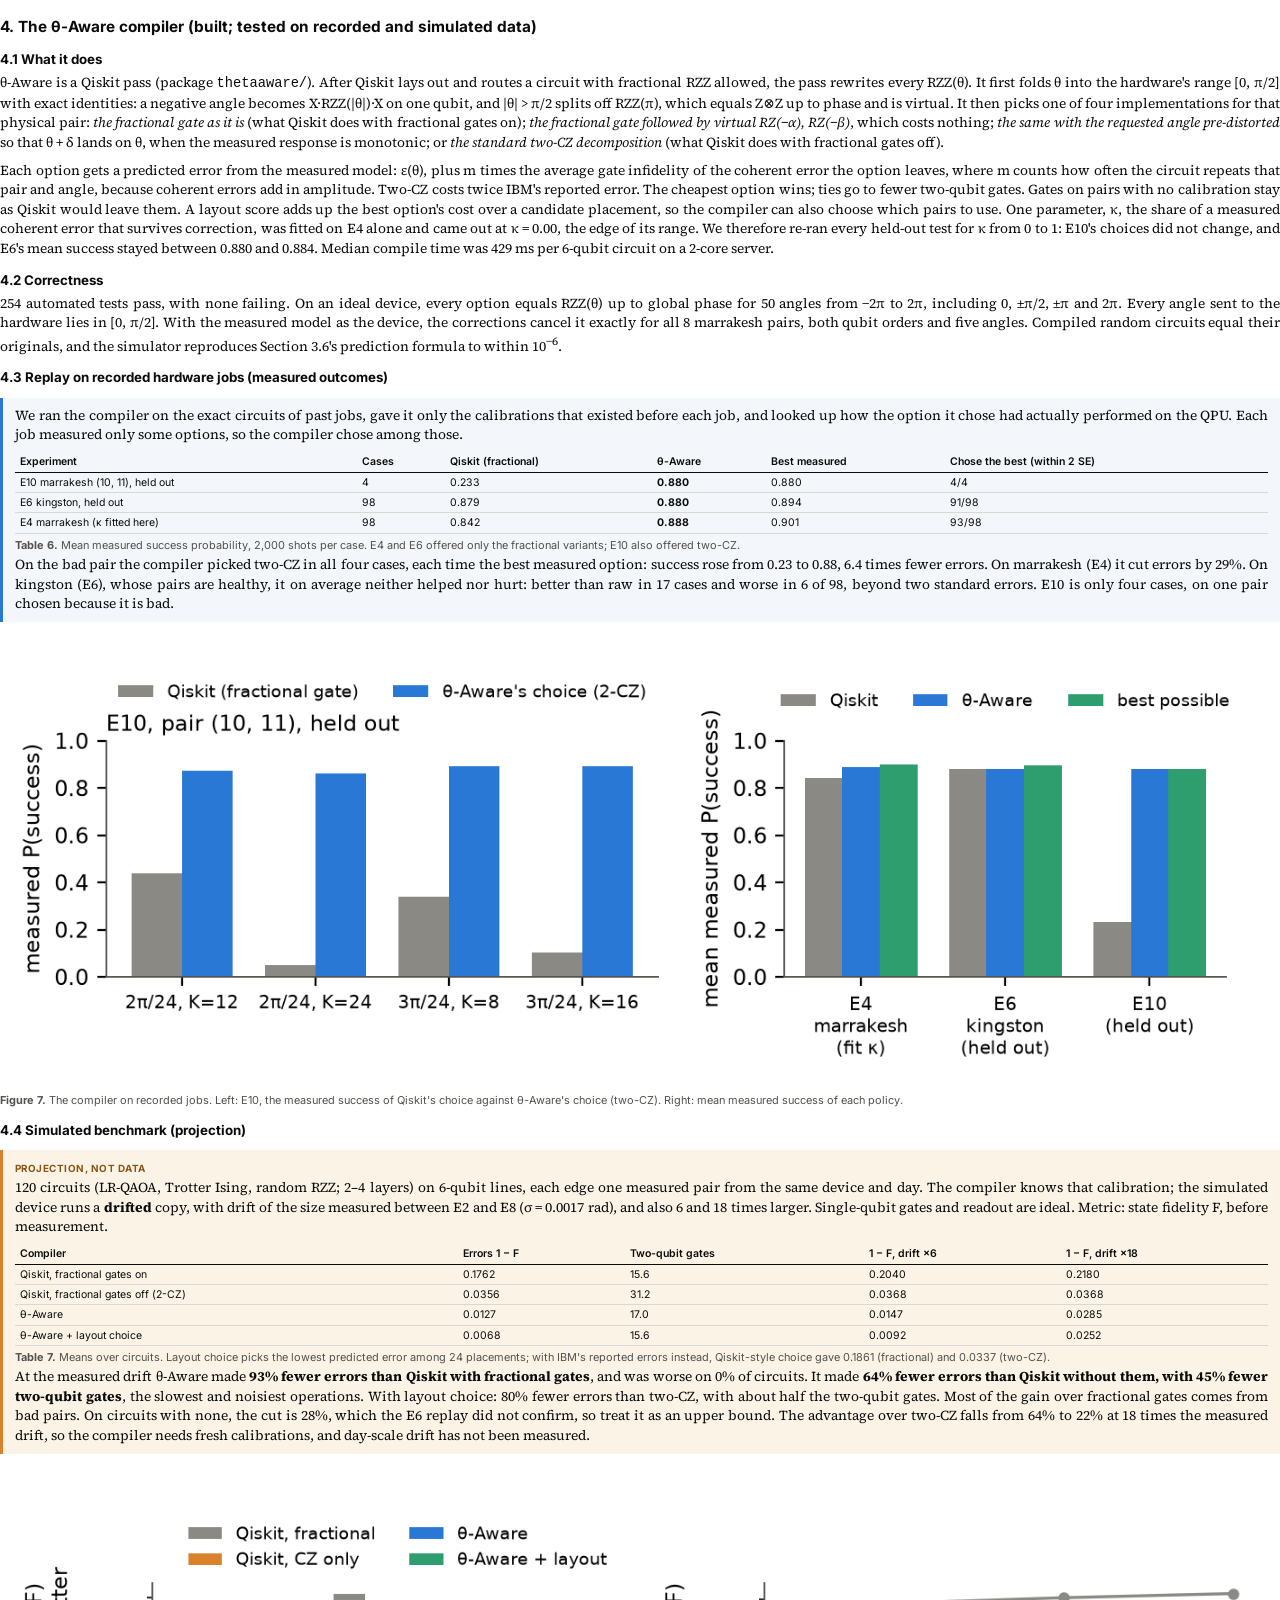
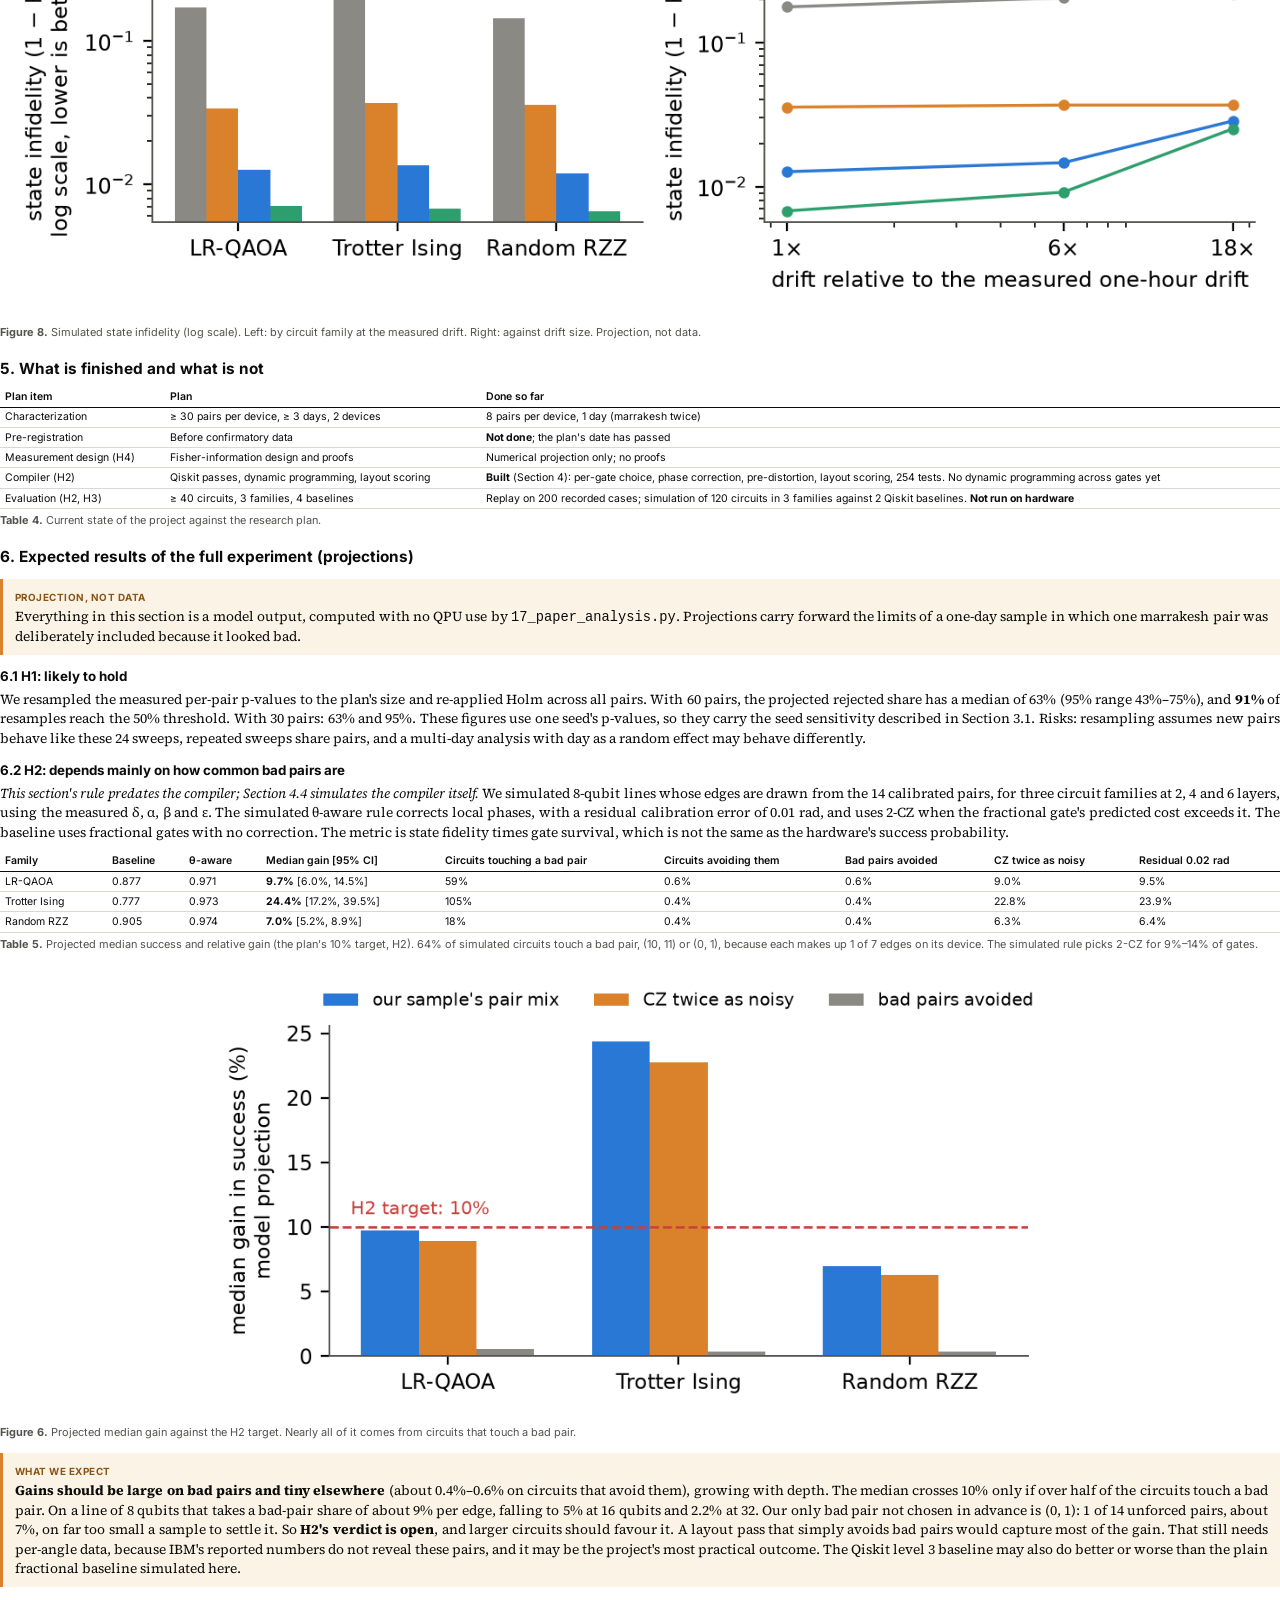
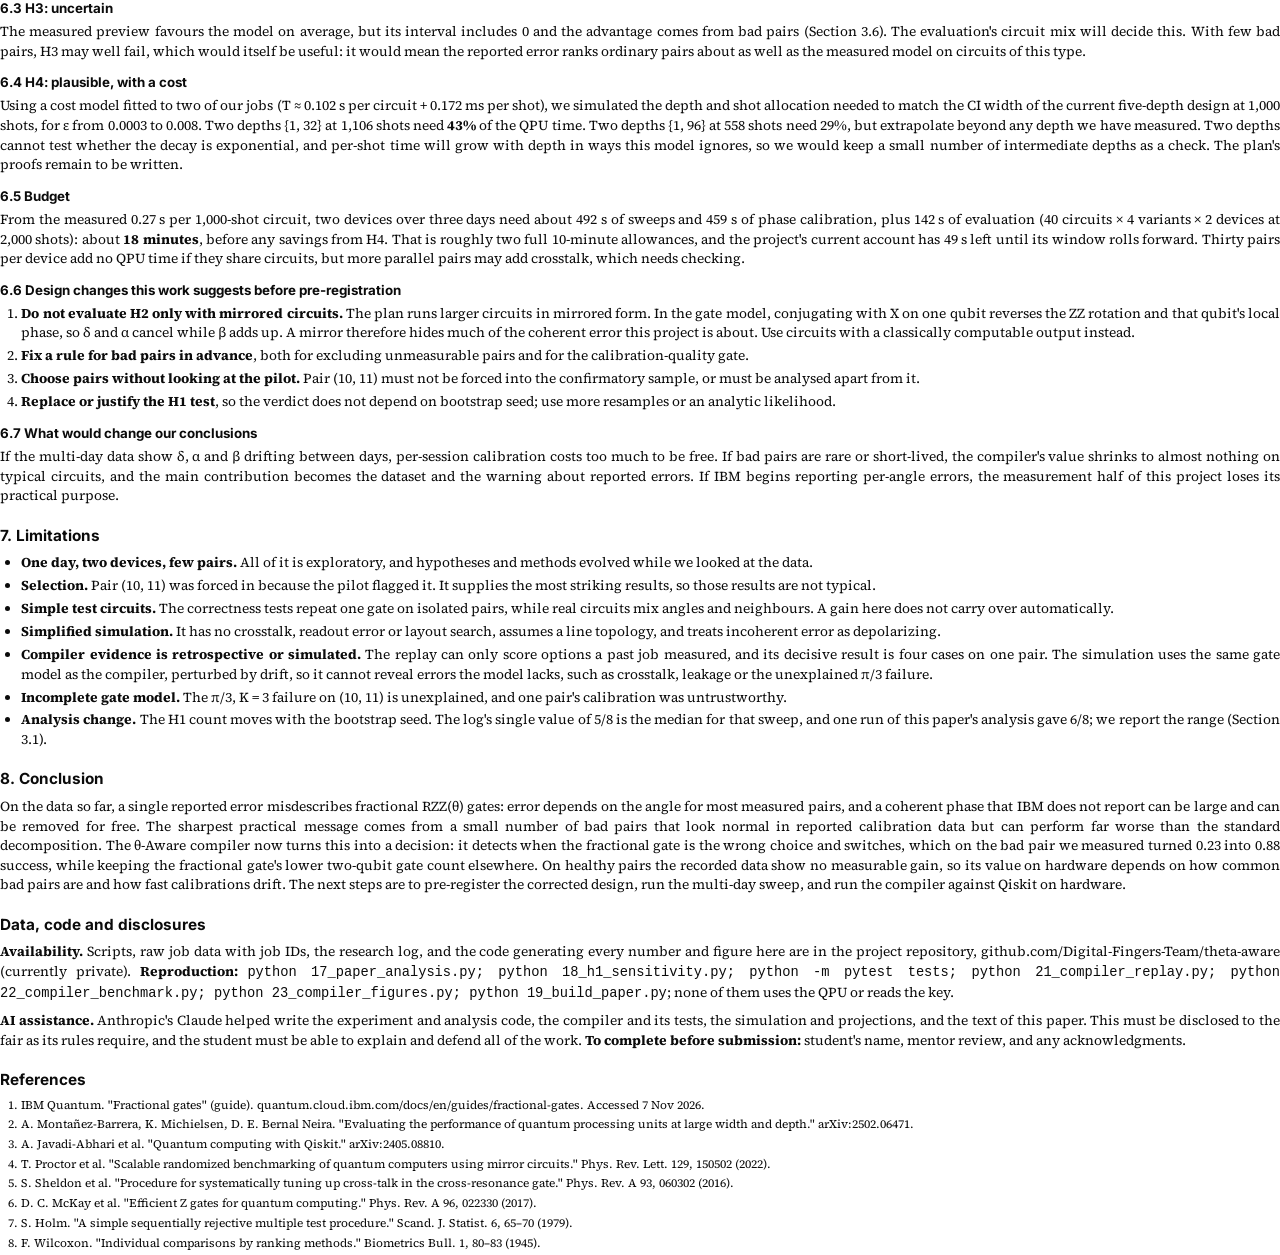
==== commit 43830e39: "Add the theta-Aware compiler, replay and benchmark tests, fair demo, paper v2 - thetaaware/: per-gat" ====
--- a/paper.html
+++ b/paper.html
@@ -21,10 +21,10 @@
 .refs { font-size: 8.8pt; line-height: 1.34; text-align: left; hyphens: none; } .refs li { margin-bottom: 3pt; word-break: break-word; }
 </style></head><body>
 <h1>θ-Aware: Measuring the Angle-Dependent Error of Fractional RZZ(θ) Gates on Superconducting Hardware, and What a Compiler Could Do with It</h1>
-<div class="meta">[Student name] · ISEF category: Software Design (SFTD), Algorithms · Working paper, 7 November 2026<br><b>Status: exploratory results from one day of hardware runs, plus model-based projections. The confirmatory experiment has not been run.</b></div>
+<div class="meta">Elbaraa Saad and Eyad Abdelraoof · ISEF category: Software Design (SFTD), Algorithms · Working paper, 12 November 2026<br><b>Status: exploratory results from one day of hardware runs; the θ-Aware compiler, built and tested on recorded and simulated data; model-based projections. The compiler has not yet run on hardware, and the confirmatory experiment has not been run.</b></div>
 
 <div class="abstract"><span class="lab">Abstract.</span>
-IBM's fractional two-qubit gate RZZ(θ) reports one error value for every angle, which IBM documents as a copy of the non-fractional gate's error. We measured the gate as a function of θ on two Heron processors in ten experiments on 14 October 2026, using 551 QPU seconds. Mirror circuits show that a constant incoherent error is rejected (Holm-corrected, α = 0.01) in a median of 16 of 24 pair-sweeps (three sweeps of 8 pairs; 14–18 across bootstrap seeds). Phase-amplification circuits reveal an angle-dependent single-qubit Z phase, invisible to IBM's reported figure, reaching about 0.3 rad per gate on the worst pair. Removing it with virtual RZ gates raised success significantly across 196 test cases, but the median gain is small (+1.0% and +0.6% on the two devices): most of the gain sits on a few bad pairs, and the correction hurt the one pair with an unstable calibration. On the worst pair at small angles, the standard two-CZ decomposition reached 0.86–0.89 success against 0.05–0.44 for the fractional gate, although both are reported with the same error. None of this is confirmatory. We also project the full experiment from these data: H1 is likely to hold, H4 is plausible, and H3 is uncertain. H2 depends mainly on how common bad pairs are: a simulated θ-aware compiler gains 7%–24% with our sample's pair mix, which over-represents them, and under 1% when they are avoided. The compiler itself has not been built.
+IBM's fractional two-qubit gate RZZ(θ) reports one error value for every angle, which IBM documents as a copy of the non-fractional gate's error. We measured the gate as a function of θ on two Heron processors in ten experiments on 14 October 2026, using 551 QPU seconds. Mirror circuits show that a constant incoherent error is rejected (Holm-corrected, α = 0.01) in a median of 16 of 24 pair-sweeps (three sweeps of 8 pairs; 14–18 across bootstrap seeds). Phase-amplification circuits reveal an angle-dependent single-qubit Z phase, invisible to IBM's reported figure, reaching about 0.3 rad per gate on the worst pair. Removing it with virtual RZ gates raised success significantly across 196 test cases, but the median gain is small (+1.0% and +0.6% on the two devices): most of the gain sits on a few bad pairs, and the correction hurt the one pair with an unstable calibration. On the worst pair at small angles, the standard two-CZ decomposition reached 0.86–0.89 success against 0.05–0.44 for the fractional gate, although both are reported with the same error. We then built θ-Aware, a Qiskit compiler pass that chooses, for every RZZ(θ), between the fractional gate, the fractional gate with free phase corrections, and the standard two-CZ decomposition, from the measured per-angle model. Replayed on the circuits of past hardware jobs with only the calibrations that existed before each job, it chose the best measured implementation (within two standard errors) in 95 of 102 held-out cases. On the bad pair it raised success from 0.23 to 0.88, 6.4 times fewer errors; on the other device's healthy pairs it changed nothing measurable (0.879 vs 0.880). In simulation of 120 algorithm circuits with the measured parameters and measured-size drift, it made 93% fewer errors than Qiskit with fractional gates and 64% fewer than Qiskit without them, while using 45% fewer two-qubit gates than the latter. None of this is confirmatory: the compiler results are retrospective or simulated, and hardware validation awaits QPU access. Projections of the full experiment suggest H1 is likely to hold, H4 is plausible and H3 is uncertain.
 </div>
 
 <h2>1. Introduction</h2>
@@ -35,7 +35,7 @@
 <li><b>H2.</b> θ-Aware compilation improves median success probability by at least 10% over Qiskit level 3 with fractional gates (Wilcoxon signed-rank test, paired by circuit).</li>
 <li><b>H3.</b> Fidelity predicted from the θ-Aware model ranks circuits better than predictions from IBM-reported errors (Spearman ρ; bootstrap 95% CI of the difference excludes 0).</li>
 <li><b>H4.</b> An optimized measurement design reaches the same confidence-interval width on ε(θ) as a uniform shot allocation with at most 50% of the QPU seconds.</li></ul>
-<div class="m"><b>How to read this paper.</b> Blue boxes and Section 3 are <b>measurements</b>. Orange boxes and Section 5 are <b>projections</b>: outputs of a model built on those measurements. No projected number was measured on hardware. All measurements come from one day, and several of the study's design choices were made after seeing them, so they motivate the hypotheses and cannot confirm them.</div>
+<div class="m"><b>How to read this paper.</b> Blue boxes and Section 3 are <b>measurements</b>. Orange boxes and Section 6 are <b>projections</b>: outputs of a model built on those measurements. No projected number was measured on hardware. All measurements come from one day, and several of the study's design choices were made after seeing them, so they motivate the hypotheses and cannot confirm them.</div>
 
 <h2>2. Methods</h2>
 <p><b>Hardware and budget.</b> ibm_marrakesh and ibm_kingston, under the IBM Quantum Open Plan (10 QPU minutes per rolling 28 days). Software: Python 3.12, Qiskit 2.5.2 [3], qiskit-ibm-runtime 0.50.0. All ten experiments (E1–E10) used 551 of 600 seconds on one account. ibm_fez also passed the access check but was not measured.</p>
@@ -74,53 +74,73 @@
 <div class="m">Using each pair's calibration to predict 196 raw test outcomes it never saw: Spearman ρ = <b>0.74</b> (mean absolute error 0.071) against ρ = <b>0.53</b> (0.126) for IBM's reported error. The difference is +0.21, with a 95% pair-clustered bootstrap CI of [-0.07, +0.42], which <b>includes 0</b>. Without the two bad pairs the advantage disappears: 0.64 against 0.67, CI [-0.13, +0.07]. Only 14 pairs inform this interval.</div>
 <figure><img style="width:92%" src="[data-uri]"><figcaption><b>Figure 5.</b> Predicted against measured success for the raw variant. IBM's reported error gives a narrow band of predictions and misses the low outcomes, which the measured model partly captures.</figcaption></figure>
 
-<h2>4. What is finished and what is not</h2>
+<h2>4. The θ-Aware compiler (built; tested on recorded and simulated data)</h2>
+<h3>4.1 What it does</h3>
+<p>θ-Aware is a Qiskit pass (package <code>thetaaware/</code>). After Qiskit lays out and routes a circuit with fractional RZZ allowed, the pass rewrites every RZZ(θ). It first folds θ into the hardware's range [0, π/2] with exact identities: a negative angle becomes X·RZZ(|θ|)·X on one qubit, and |θ| &gt; π/2 splits off RZZ(π), which equals Z⊗Z up to phase and is virtual. It then picks one of four implementations for that physical pair: <i>the fractional gate as it is</i> (what Qiskit does with fractional gates on); <i>the fractional gate followed by virtual RZ(−α), RZ(−β)</i>, which costs nothing; <i>the same with the requested angle pre-distorted</i> so that θ + δ lands on θ, when the measured response is monotonic; or <i>the standard two-CZ decomposition</i> (what Qiskit does with fractional gates off).</p>
+<p>Each option gets a predicted error from the measured model: ε(θ), plus m times the average gate infidelity of the coherent error the option leaves, where m counts how often the circuit repeats that pair and angle, because coherent errors add in amplitude. Two-CZ costs twice IBM's reported error. The cheapest option wins; ties go to fewer two-qubit gates. Gates on pairs with no calibration stay as Qiskit would leave them. A layout score adds up the best option's cost over a candidate placement, so the compiler can also choose which pairs to use. One parameter, κ, the share of a measured coherent error that survives correction, was fitted on E4 alone and came out at κ = 0.00, the edge of its range. We therefore re-ran every held-out test for κ from 0 to 1: E10's choices did not change, and E6's mean success stayed between 0.880 and 0.884. Median compile time was 429 ms per 6-qubit circuit on a 2-core server.</p>
+<h3>4.2 Correctness</h3>
+<p>254 automated tests pass, with none failing. On an ideal device, every option equals RZZ(θ) up to global phase for 50 angles from −2π to 2π, including 0, ±π/2, ±π and 2π. Every angle sent to the hardware lies in [0, π/2]. With the measured model as the device, the corrections cancel it exactly for all 8 marrakesh pairs, both qubit orders and five angles. Compiled random circuits equal their originals, and the simulator reproduces Section 3.6's prediction formula to within 10<sup>−6</sup>.</p>
+<h3>4.3 Replay on recorded hardware jobs (measured outcomes)</h3>
+<div class="m">We ran the compiler on the exact circuits of past jobs, gave it only the calibrations that existed before each job, and looked up how the option it chose had actually performed on the QPU. Each job measured only some options, so the compiler chose among those.
+<table><tr><th>Experiment</th><th>Cases</th><th>Qiskit (fractional)</th><th>θ-Aware</th><th>Best measured</th><th>Chose the best (within 2 SE)</th></tr><tr><td>E10 marrakesh (10, 11), held out</td><td>4</td><td>0.233</td><td><b>0.880</b></td><td>0.880</td><td>4/4</td></tr><tr><td>E6 kingston, held out</td><td>98</td><td>0.879</td><td><b>0.880</b></td><td>0.894</td><td>91/98</td></tr><tr><td>E4 marrakesh (κ fitted here)</td><td>98</td><td>0.842</td><td><b>0.888</b></td><td>0.901</td><td>93/98</td></tr></table>
+<p class="cap" style="margin-bottom:2pt"><b>Table 6.</b> Mean measured success probability, 2,000 shots per case. E4 and E6 offered only the fractional variants; E10 also offered two-CZ.</p>
+On the bad pair the compiler picked two-CZ in all four cases, each time the best measured option: success rose from 0.23 to 0.88, 6.4 times fewer errors. On marrakesh (E4) it cut errors by 29%. On kingston (E6), whose pairs are healthy, it on average neither helped nor hurt: better than raw in 17 cases and worse in 6 of 98, beyond two standard errors. E10 is only four cases, on one pair chosen because it is bad.</div>
+<figure><img style="width:100%" src="[data-uri]"><figcaption><b>Figure 7.</b> The compiler on recorded jobs. Left: E10, the measured success of Qiskit's choice against θ-Aware's choice (two-CZ). Right: mean measured success of each policy.</figcaption></figure>
+<h3>4.4 Simulated benchmark (projection)</h3>
+<div class="proj"><span class="tag">Projection, not data</span><br>120 circuits (LR-QAOA, Trotter Ising, random RZZ; 2–4 layers) on 6-qubit lines, each edge one measured pair from the same device and day. The compiler knows that calibration; the simulated device runs a <b>drifted</b> copy, with drift of the size measured between E2 and E8 (σ = 0.0017 rad), and also 6 and 18 times larger. Single-qubit gates and readout are ideal. Metric: state fidelity F, before measurement.
+<table><tr><th>Compiler</th><th>Errors 1 − F</th><th>Two-qubit gates</th><th>1 − F, drift ×6</th><th>1 − F, drift ×18</th></tr><tr><td>Qiskit, fractional gates on</td><td>0.1762</td><td>15.6</td><td>0.2040</td><td>0.2180</td></tr><tr><td>Qiskit, fractional gates off (2-CZ)</td><td>0.0356</td><td>31.2</td><td>0.0368</td><td>0.0368</td></tr><tr><td>θ-Aware</td><td>0.0127</td><td>17.0</td><td>0.0147</td><td>0.0285</td></tr><tr><td>θ-Aware + layout choice</td><td>0.0068</td><td>15.6</td><td>0.0092</td><td>0.0252</td></tr></table>
+<p class="cap" style="margin-bottom:2pt"><b>Table 7.</b> Means over circuits. Layout choice picks the lowest predicted error among 24 placements; with IBM's reported errors instead, Qiskit-style choice gave 0.1861 (fractional) and 0.0337 (two-CZ).</p>
+At the measured drift θ-Aware made <b>93% fewer errors than Qiskit with fractional gates</b>, and was worse on 0% of circuits. It made <b>64% fewer errors than Qiskit without them, with 45% fewer two-qubit gates</b>, the slowest and noisiest operations. With layout choice: 80% fewer errors than two-CZ, with about half the two-qubit gates. Most of the gain over fractional gates comes from bad pairs. On circuits with none, the cut is 28%, which the E6 replay did not confirm, so treat it as an upper bound. The advantage over two-CZ falls from 64% to 22% at 18 times the measured drift, so the compiler needs fresh calibrations, and day-scale drift has not been measured.</div>
+<figure><img style="width:100%" src="[data-uri]"><figcaption><b>Figure 8.</b> Simulated state infidelity (log scale). Left: by circuit family at the measured drift. Right: against drift size. Projection, not data.</figcaption></figure>
+
+<h2>5. What is finished and what is not</h2>
 <table><tr><th>Plan item</th><th>Plan</th><th>Done so far</th></tr>
 <tr><td>Characterization</td><td>≥ 30 pairs per device, ≥ 3 days, 2 devices</td><td>8 pairs per device, 1 day (marrakesh twice)</td></tr>
 <tr><td>Pre-registratio